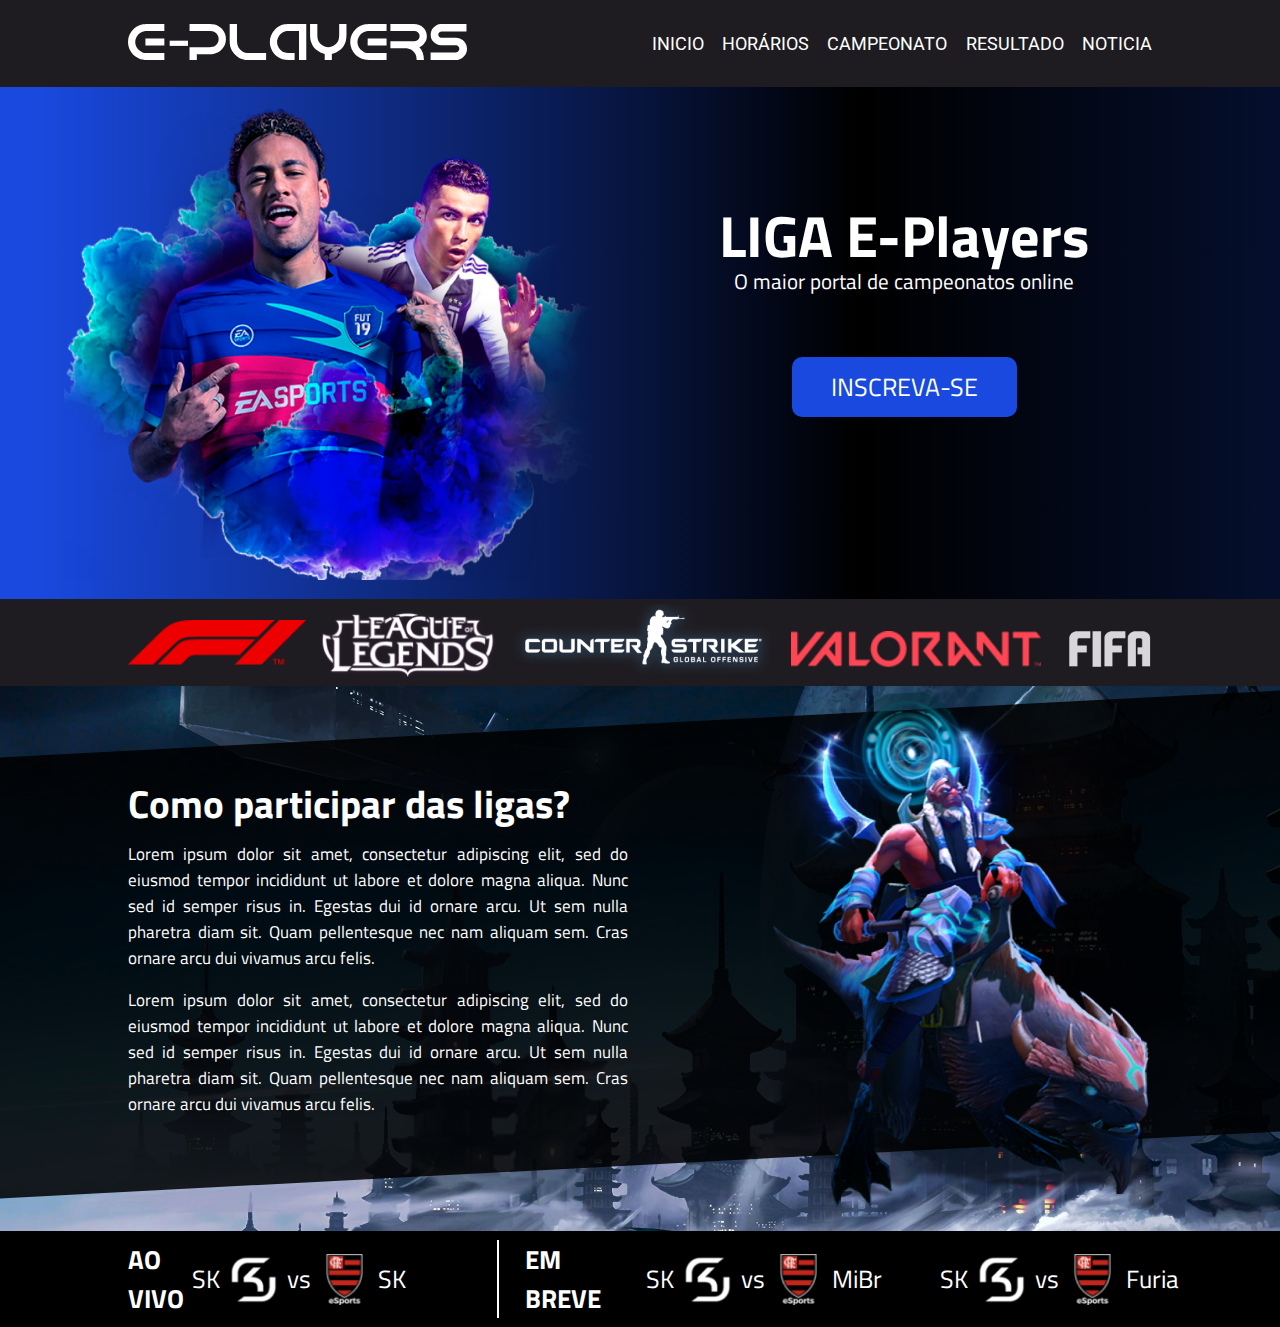
==== index.html @ dd1429c4 "Realização da parte proximos jogos" ====
<!DOCTYPE html>
<html lang="en">
    <head>
        <meta charset="UTF-8">
        <meta http-equiv="X-UA-Compatible" content="IE=edge">
        <meta name="viewport" content="width=device-width, initial-scale=1.0">
        <link rel="stylesheet" href="_css/style.css">
        <title>E-Players</title>
    </head>

    <body>
        <header class="header_principal">
            <div class="container">
                
                <a href="#"> <img class="logo" src="_assets/logo.svg" alt="Logo EPlayers"> </a>

                <nav class="menu_header">
                    <ul>
                        <li> <a href="#">inicio</a> </li>
                        <li> <a href="#">horários</a> </li>
                        <li> <a href="#">campeonato</a> </li>
                        <li> <a href="#">resultado</a> </li>
                        <li> <a href="#">noticia</a> </li>
                    </ul>
                </nav>
            </div>  
        </header>

        <main>
            <section class="banner_principal">
                <div class="container_banner">
                    <img class="imagem_banner" src="_assets/imagem_banner.png" alt="Banner FIFA">
                    
                    <div class="textos_banner_principal">
                        <h1>LIGA E-Players</h1>
                        <span>O maior portal de campeonatos online</span>
                        <a href="#">inscreva-se</a>
                    </div>
                </div>
            </section>

            <section class="jogos">
                <div class="container logos">
                    <img class="f1rs" src="_assets/formula-1-logo.png" alt="Logo Formula 01">
                    <img class="lol" src="_assets/logo-lol.png" alt="Logo LOL">
                    <img class="cs" src="_assets/Counter-Strike-Logo.png" alt="Logo Cs">
                    <img class="vava" src="_assets/valorant-logo.png" alt="Logo Valorant">
                    <img class="fifa" src="_assets/FIFA_logo.png" alt="Logo fifa">
                </div>
            </section>

            <section class="banner2">
        
                <div class="retangulo">
                    <div class="container_banner2">
                        <div class="textos_banner2">
                            
                            <h1>Como participar das ligas?</h1>
                            <p>Lorem ipsum dolor sit amet, consectetur adipiscing elit, sed do eiusmod tempor incididunt ut labore et dolore magna aliqua. Nunc sed id semper risus in. Egestas dui id ornare arcu. Ut sem nulla pharetra diam sit. Quam pellentesque nec nam aliquam sem. Cras ornare arcu dui vivamus arcu felis. </p>
                            <p>Lorem ipsum dolor sit amet, consectetur adipiscing elit, sed do eiusmod tempor incididunt ut labore et dolore magna aliqua. Nunc sed id semper risus in. Egestas dui id ornare arcu. Ut sem nulla pharetra diam sit. Quam pellentesque nec nam aliquam sem. Cras ornare arcu dui vivamus arcu felis.</p>
                             
                        </div>
                        
                        <div class="imagem_banner2">
                            
                            <img class="personagem" src="_assets/img_banner2.png" alt="Personagem"> 
                        
                        </div>
                    </div>
                </div>
   
            </section>

            <section class="proximos_jogos">
                <div class="container_proximos_jogos">
                    <h2 class="aovivo">ao vivo</h2>
                    <p class="sk">SK</p>
                    <img class="logo_times_jogos" src="_assets/sk-logo.png" alt="Logo SK">
                    <p class="vs">vs</p>
                    <img class="logo_times_jogos" src="_assets/fla-logo.png" alt="Escudo do Flamengo">
                    <p class="sk">SK</p>

                    <h2 class="embreve">em breve</h2>
                    <p class="sk">SK</p>
                    <img class="logo_times_jogos" src="_assets/sk-logo.png" alt="Logo SK">
                    <p class="vs">vs</p>
                    <img class="logo_times_jogos" src="_assets/fla-logo.png" alt="Escudo do Flamengo">
                    <p class="sk">MiBr</p>

                    <p class="sk margin_proximos_jogos">SK</p>
                    <img class="logo_times_jogos" src="_assets/sk-logo.png" alt="Logo SK">
                    <p class="vs">vs</p>
                    <img class="logo_times_jogos" src="_assets/fla-logo.png" alt="Escudo do Flamengo">
                    <p class="sk">Furia</p>
                </div>
            </section>
        </main>
    </body>
</html>
---- _css/style.css ----
@import url('https://fonts.googleapis.com/css2?family=Titillium+Web:wght@300;400;700&display=swap');
@import url('https://fonts.googleapis.com/css2?family=Roboto:wght@300;400;500;700;900&display=swap');
*{
    margin: 0;
    padding: 0;
    box-sizing: border-box;
    text-decoration: none;
    list-style: none;

}



/* HEADER */

.header_principal{
    background-color: #1E1C21;
}

.container{
    width: 80%;
    margin: 0 auto;
    display: flex;
    align-items: center;
    height: 87px;
}

.logo{
    /* width: 339px; */
    padding: 20px 0;
}

.menu_header{
    display: flex;
    justify-content: flex-end;
    width: 80%;
    height: 100%;
}

.menu_header ul{
    display: flex;
    justify-content: space-between;
    width: 73%;
}

.menu_header ul li{
    display: flex;
    align-items: center;
}

.menu_header ul li a{
    text-transform: uppercase;
    font-family: 'Roboto', sans-serif;
    color: #fff;
    font-size: 18px;
    height: 100%;
    display: flex;
    align-items: center;;
}

.menu_header ul li a:hover{
    background-color: #D2D2D2;
    color: #1E1C21;
    padding: 0 8px;
    font-weight: 700;
}

/* FIM DO HEADER */



/* PRIMEIRO BANNER */

.banner_principal{
    background: linear-gradient(90deg, #1949DE 3.13%, #000000 67.19%, #050F2D 99.98%, #000000 99.99%, #000000 100%);
    height: 32em;
}

.container_banner{
    width: 90%;
    margin: 0 auto;   
    display: flex;
}

.imagem_banner{
    width: 33em;
    padding: 21px 0;
}

.textos_banner_principal{
    display: flex;
    flex-direction: column;
    width: 100%;
    align-items: center;
    height: auto;
    margin-top: 9%;
    
}

.textos_banner_principal h1{
    font-family: 'Titillium Web', sans-serif;
    font-weight: 700;
    color: #fff;
    font-size: 58px;
    /* width: 80%; */
    height: 74px;
}

.textos_banner_principal span{
    font-size: 21px;
    font-family: 'Titillium Web', sans-serif;
    color: #fff;

}

.textos_banner_principal a{ 
    font-family: 'Titillium Web', sans-serif;
    color: #fff;
    background-color: #1949DE;
    text-transform: uppercase;
    font-size: 25px;
    width: auto;
    padding: 11px 39px;
    border-radius: 10px;
    margin-top: 60px;
}

/* FIM DO PRIMEIRO BANNER */



/* SESSÃO COM LOGOS */

.jogos{
    background-color: #1E1C21;
}

.logos{
    padding: 18px 0;
    display: flex;
    justify-content: space-between;
    align-items: center;
}

.f1rs{
    height: 45px;
}

.lol{
    height: 69px;
}

.vava{
    height: 37px;
    margin-top: 14px;
}

.fifa{
    height: 38px;
    margin-left: 17px;
    margin-top: 12px;
}

/* FIM DA SESSÃO COM JOGOS */



/* SEGUNDO BANNER */

.banner2{
    background-image: url("../_assets/fundo_banner2.png");
    display: flex;
    width: 100%;
    height: 545px;
}

.retangulo{
    display: flex;
    transform: skewY(-3deg);
    background: rgba(0, 0, 0, 0.86);
    width: 100%;
    height: 81%;
    margin-top: 3%;
}

.container_banner2{
    display: flex;
    width: 80%;
    height: 100%;
    margin: 0 auto;
}

.textos_banner2{
    display: flex;
    flex-direction: column;
    transform: skewY(3deg);
    margin-top: 2.25em;
}

.textos_banner2 h1{
    color: #fff;
    font-family: 'Titillium Web', sans-serif;
    font-weight: bold;
    font-size: 39px;
}

.textos_banner2 p{
    color: #fff;
    font-family: 'Titillium Web', sans-serif;
    font-size: 17px;
    width: 500px;
    text-align: justify;
    margin: 8px 0;
}

.alinhando{
    width: 80%;
    margin: 0 auto;
}

.imagem_banner2{
    display: flex;
    justify-content: flex-end;
    width: 80%;
}

.personagem{
    width: 75%;
    height: 116%;
    margin-top: -17px;
}

/* FIM DO SEGUNDO BANNER */

.proximos_jogos{
    background-color: #000000;
    width: 100%;
    height: 6em;
}

.container_proximos_jogos{
    width: 80%;
    margin: 0 auto;
    padding: 10px 0;
    height: 100%;
    display: flex;
    align-items: center;
}

.aovivo{
    color: #fff;
    font-family: 'Titillium Web', sans-serif;
    text-transform: uppercase;
    font-size: 26px;
    width: 3em;
}

.container_proximos_jogos p{
    color: #fff;
    font-family: 'Titillium Web', sans-serif;
    font-size: 25px;
}


.logo_times_jogos{
    width: 51px;
    height: 51px;
}

.sk{
    margin: 0 8px;
    font-family: 'Titillium Web', sans-serif;
}

.vs{
    margin: 0px 8px;
}

.embreve{
    font-family: 'Titillium Web', sans-serif;
    text-transform: uppercase;
    font-size: 26px;
    color:#fff;
    border-left: #fff solid 2px;
    width: 3.1em;
    margin-left: 3.2em;
    margin-right: 2.3em;
    padding-left: 1em;
} 

.margin_proximos_jogos{
    margin-left: 2em;
}
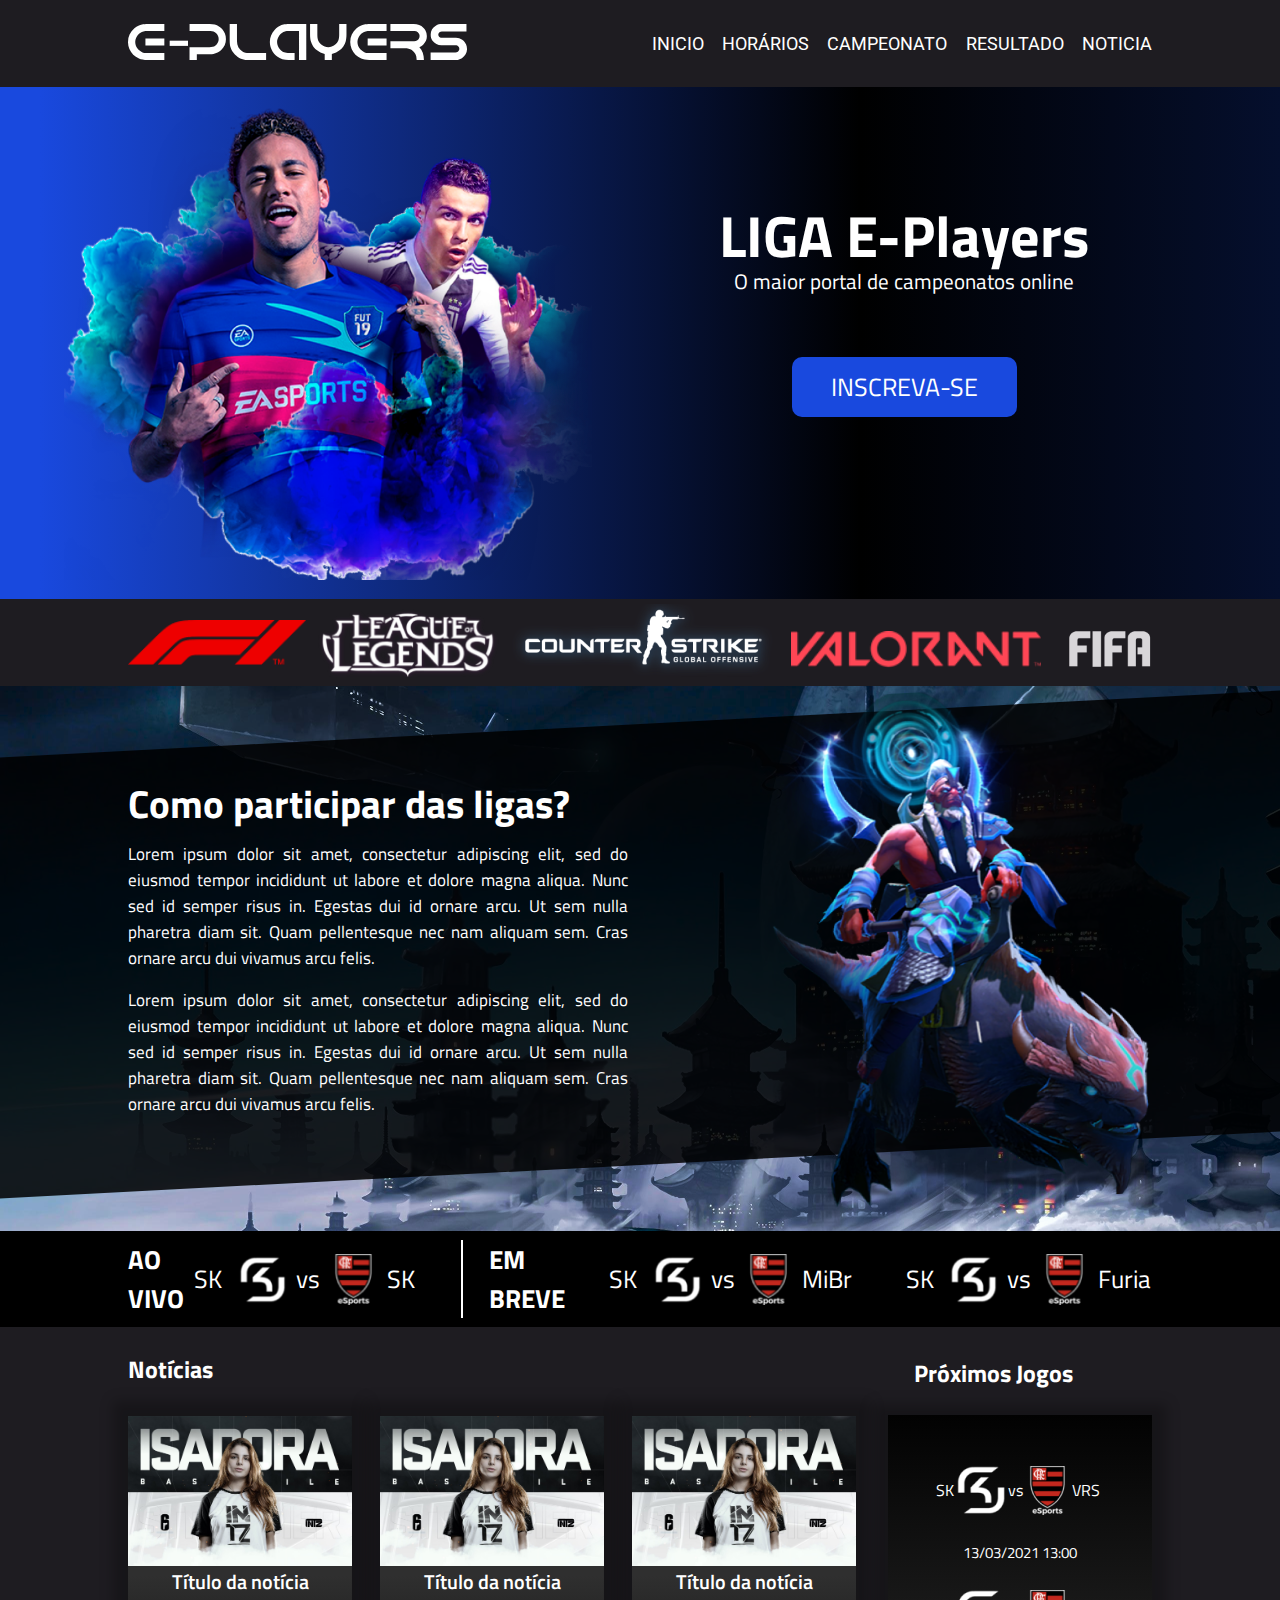
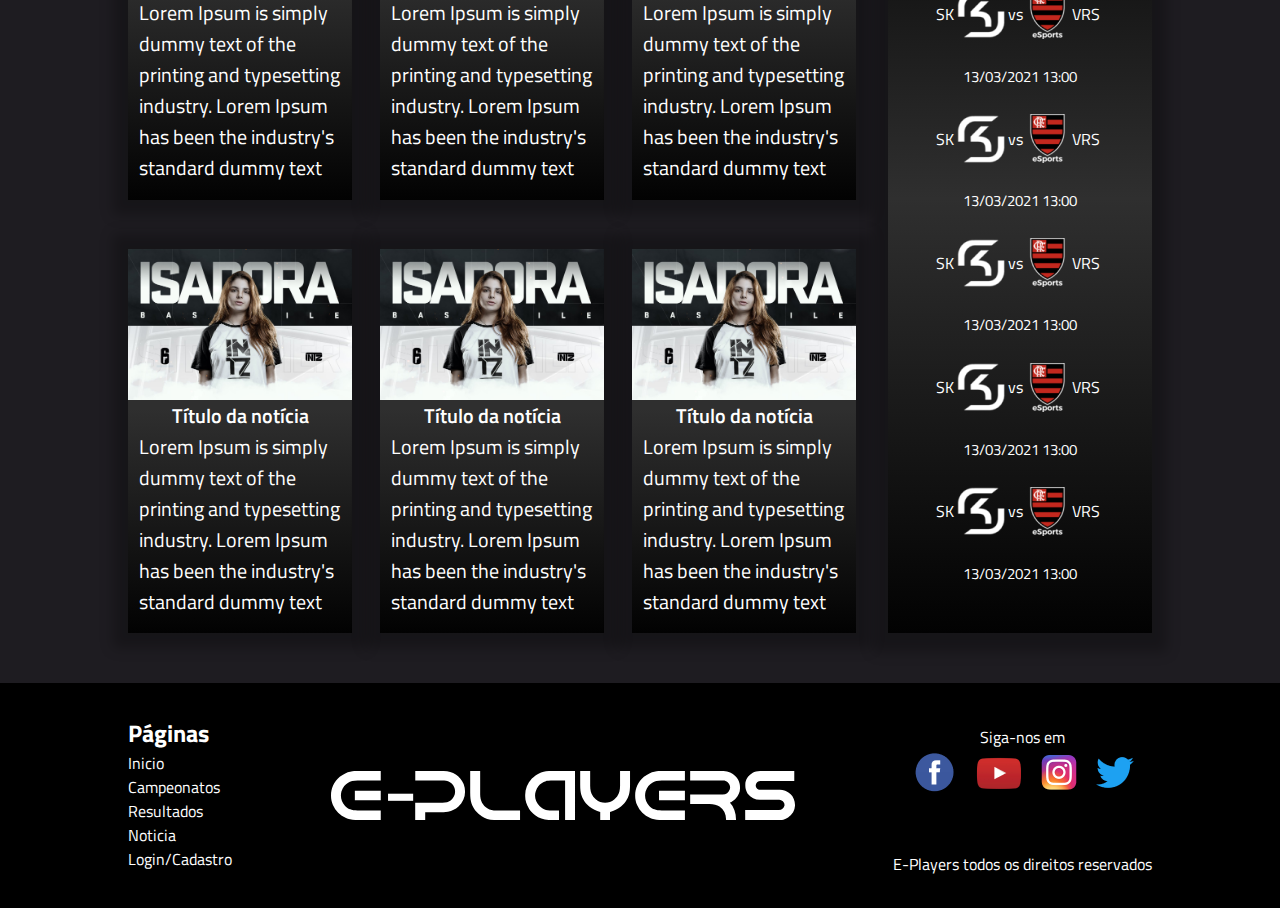
==== commit 552ea473: "Produção do HTML e CSS" ====
--- a/index.html
+++ b/index.html
@@ -94,6 +94,142 @@
                     <p class="sk">Furia</p>
                 </div>
             </section>
+
+            <section class="noticias">
+                <h2>Notícias</h2>
+                <div class="container_sidebar_noticia">
+                    <div class="container_noticia">
+                        <div class="fundo_noticia">
+                            <img src="_assets/player.jpg" alt="Foto da modelo">
+                            <h3>Título da notícia</h3>
+                            <p>Lorem Ipsum is simply dummy text of the printing and typesetting industry. Lorem Ipsum has been the industry's standard dummy text </p>
+                        </div>
+                        <div class="fundo_noticia">
+                            <img src="_assets/player.jpg" alt="Foto da modelo">
+                            <h3>Título da notícia</h3>
+                            <p>Lorem Ipsum is simply dummy text of the printing and typesetting industry. Lorem Ipsum has been the industry's standard dummy text </p>
+                        </div>
+                        <div class="fundo_noticia">
+                            <img src="_assets/player.jpg" alt="Foto da modelo">
+                            <h3>Título da notícia</h3>
+                            <p>Lorem Ipsum is simply dummy text of the printing and typesetting industry. Lorem Ipsum has been the industry's standard dummy text </p>
+                        </div>
+                        <div class="fundo_noticia">
+                            <img src="_assets/player.jpg" alt="Foto da modelo">
+                            <h3>Título da notícia</h3>
+                            <p>Lorem Ipsum is simply dummy text of the printing and typesetting industry. Lorem Ipsum has been the industry's standard dummy text </p>
+                        </div>
+                        <div class="fundo_noticia">
+                            <img src="_assets/player.jpg" alt="Foto da modelo">
+                            <h3>Título da notícia</h3>
+                            <p>Lorem Ipsum is simply dummy text of the printing and typesetting industry. Lorem Ipsum has been the industry's standard dummy text </p>
+                        </div>
+                        <div class="fundo_noticia">
+                            <img src="_assets/player.jpg" alt="Foto da modelo">
+                            <h3>Título da notícia</h3>
+                            <p>Lorem Ipsum is simply dummy text of the printing and typesetting industry. Lorem Ipsum has been the industry's standard dummy text </p>
+                        </div>
+                    </div>
+                
+
+                    <aside class="sidebar_proximos_jogos">
+                        <div class="container_proximos">
+                            <h2>Próximos Jogos</h2>
+                            <div class="sidebar_fundo">
+                                <div class="sidebar_alinhando">
+            
+                                    <div class="jogos_sidebar">
+                                        <p>SK</p>
+                                        <img class="logo_sk" src="_assets/sk-logo.png" alt="Logo da SK">
+                                        <p>vs</p>
+                                        <img src="_assets/fla-logo.png" alt="logo da vorax">
+                                        <p>VRS</p>
+                                    </div>
+                                    <p class="sidebar_time">13/03/2021 13:00</p>
+                                        
+                                    <div class="jogos_sidebar">
+                                        <p>SK</p>
+                                        <img class="logo_sk" src="_assets/sk-logo.png" alt="logo red canids">
+                                        <p>vs</p>
+                                        <img src="_assets/fla-logo.png" alt="logo da vorax">
+                                        <p>VRS</p>
+                                    </div>
+                                    <p class="sidebar_time">13/03/2021 13:00</p>
+                
+                                    <div class="jogos_sidebar">
+                                        <p>SK</p>
+                                        <img class="logo_sk" src="_assets/sk-logo.png" alt="logo red canids">
+                                        <p>vs</p>
+                                        <img src="_assets/fla-logo.png" alt="logo da vorax">
+                                        <p>VRS</p>
+                                    </div>
+                                    <p class="sidebar_time">13/03/2021 13:00</p>
+                
+                                    <div class="jogos_sidebar">
+                                        <p>SK</p>
+                                        <img class="logo_sk" src="_assets/sk-logo.png" alt="logo red canids">
+                                        <p>vs</p>
+                                        <img src="_assets/fla-logo.png" alt="logo da vorax">
+                                        <p>VRS</p>
+                                    </div>
+                                    <p class="sidebar_time">13/03/2021 13:00</p>
+                
+                                    <div class="jogos_sidebar">
+                                        <p>SK</p>
+                                        <img class="logo_sk" src="_assets/sk-logo.png" alt="logo red canids">
+                                        <p>vs</p>
+                                        <img src="_assets/fla-logo.png" alt="logo da vorax">
+                                        <p>VRS</p>
+                                    </div>
+                                    <p class="sidebar_time">13/03/2021 13:00</p>
+                
+                                    <div class="jogos_sidebar">
+                                        <p>SK</p>
+                                        <img class="logo_sk" src="_assets/sk-logo.png" alt="logo red canids">
+                                        <p>vs</p>
+                                        <img src="_assets/fla-logo.png" alt="logo da vorax">
+                                        <p>VRS</p>
+                                    </div>
+                                    <p class="sidebar_time">13/03/2021 13:00</p>
+                                </div>
+            
+                            </div>
+                        </div>
+
+                    </aside>
+                </div>
+
+            </section>
+
+            
         </main>
+
+        <footer>
+        <div class="flex_footer">
+            <div class="style_list">
+                <h2>Páginas</h2>
+                <ul>
+                    <li> <a href="#">Inicio</a> </li>
+                    <li> <a href="#">Campeonatos</a> </li>
+                    <li> <a href="#">Resultados</a> </li>
+                    <li> <a href="#">Noticia</a> </li>
+                    <li> <a href="#">Login/Cadastro</a> </li>
+                </ul>
+            </div>
+
+            <img class="logo_footer" src="_assets/logo.svg" alt="E-Players Logo">
+
+            <div class="redes_sociais_creditos_footer">
+                <p>Siga-nos em</p>
+                <div class="logos_redes">
+                    <a href="#"> <img src="_assets/facebook_logo.png" alt="Logo do Facebook"> </a>
+                    <a href="#"> <img src="_assets/youtube_logo.png" alt="Logo do Youtube"> </a>
+                    <a href="#"> <img src="_assets/instagram_logo.png" alt="Logo do instagram"> </a>
+                    <a href="#"> <img src="_assets/twitter_logo.png" alt="Logo do Twitter"> </a>
+                </div>
+                <span>E-Players todos os direitos reservados</span>
+            </div>
+        </div>
+        </footer>
     </body>
 </html>--- a/_css/style.css
+++ b/_css/style.css
@@ -1,4 +1,4 @@
-@import url('https://fonts.googleapis.com/css2?family=Titillium+Web:wght@300;400;700&display=swap');
+@import url('https://fonts.googleapis.com/css2?family=Titillium+Web:wght@300;400;600;700&display=swap');
 @import url('https://fonts.googleapis.com/css2?family=Roboto:wght@300;400;500;700;900&display=swap');
 *{
     margin: 0;
@@ -270,6 +270,7 @@
 .sk{
     margin: 0 8px;
     font-family: 'Titillium Web', sans-serif;
+    width: 46px;
 }
 
 .vs{
@@ -283,7 +284,7 @@
     color:#fff;
     border-left: #fff solid 2px;
     width: 3.1em;
-    margin-left: 3.2em;
+    margin-left: 1.2em;
     margin-right: 2.3em;
     padding-left: 1em;
 } 
@@ -291,3 +292,178 @@
 .margin_proximos_jogos{
     margin-left: 2em;
 }
+
+
+
+/* INICIO NOVAS NOTICIAS */
+
+.noticias{
+    background-color: #1E1C21;
+    
+}
+
+.noticias h2{
+    color: #fff;
+    padding-top: 1em;
+    width: 80%;
+    margin: 0 auto;
+    font-family: 'Titillium Web', sans-serif;
+}
+
+.container_sidebar_noticia{
+    display: flex;
+    width: 80%;
+    margin: 0 auto;
+    justify-content: space-between;
+    height: 56em;
+}
+
+.container_noticia{
+    width: 80%;
+    display: flex;
+    flex-wrap: wrap;
+    justify-content: space-between;
+    margin-top: 1.8em;
+    }
+
+
+.fundo_noticia{
+    display: flex;
+    flex-direction: column;
+    width: 14em;
+    height: 24em;
+    background: linear-gradient(180deg, #2F2F2F 41.67%, #020202 100%);
+    box-shadow: 0px 0px 12px 15px rgba(0, 0, 0, 0.25);
+}
+
+.fundo_noticia h3{
+    font-family: 'Titillium Web', sans-serif;
+    font-weight: 600;
+    font-size: 20px;
+    color: #fff;
+    text-align: center;
+}
+
+.fundo_noticia p{
+    font-family: 'Titillium Web', sans-serif;
+    font-size: 20px;
+    color: #fff;
+    padding: 0 11px;
+    
+}
+
+.sidebar_proximos_jogos{
+    background-color: #1E1C21;
+    width: 29%;
+    margin-left: 2em;
+}
+
+.container_proximos{
+    
+    
+}
+
+.container_proximos h2{
+    margin-bottom: 1em;
+    margin-top: -2.33em;
+    color: #fff;
+    font-family: 'Titillium Web', sans-serif;
+}
+
+.sidebar_fundo{
+    background: linear-gradient(180deg, #020202 0%, #2F2F2F 46.88%, #020202 100%);
+    box-shadow: 0px 4px 12px 15px rgba(0, 0, 0, 0.25);
+   
+}
+
+.sidebar_alinhando{
+    height: 51.12em;
+    justify-content: space-between;
+    display: flex;
+    flex-direction: column;
+    padding: 3em;
+    height: 51.12em;
+}
+
+.jogos_sidebar{
+    display: flex;
+    align-items: center;
+}
+
+.jogos_sidebar p{
+    color: #fff;
+    font-family: 'Titillium Web', sans-serif;
+}
+
+.sidebar_time{
+    color: #fff;
+    font-family: 'Titillium Web', sans-serif;
+    text-align: center;
+    font-size: 15px;
+}
+
+/* FIM NOVAS NOTICIAS */
+
+
+
+/* INICIO DO FOOTER */
+
+footer{
+    background-color: #000;
+}
+
+.flex_footer{
+    width: 80%;
+    margin: 0 auto;
+    display: flex;
+    justify-content: space-between;
+    padding: 2em 0;
+
+}
+
+.style_list{
+    
+}
+
+.style_list h2{
+    color: #fff; 
+    font-family: 'Titillium Web', sans-serif;
+    font-weight: bold;   
+}
+
+/* .style_list ul{
+    list-style: disc !important;
+} */
+
+.style_list ul li a{
+    color: #fff; 
+    font-family: 'Titillium Web', sans-serif;
+}
+
+.logo_footer{
+    width: 29em;
+}
+
+.redes_sociais_creditos_footer{
+    display: flex;
+    flex-direction: column;
+}
+
+.redes_sociais_creditos_footer p{
+    color: #fff; 
+    font-family: 'Titillium Web', sans-serif;
+    text-align: center;
+    margin-top: 0.6em;
+}
+
+.redes_sociais_creditos_footer span{
+    color: #fff; 
+    font-family: 'Titillium Web', sans-serif;
+    margin-top: 3.3em;
+}
+
+.logos_redes{
+    display: flex;
+    align-items: center;
+    justify-content: space-evenly;
+}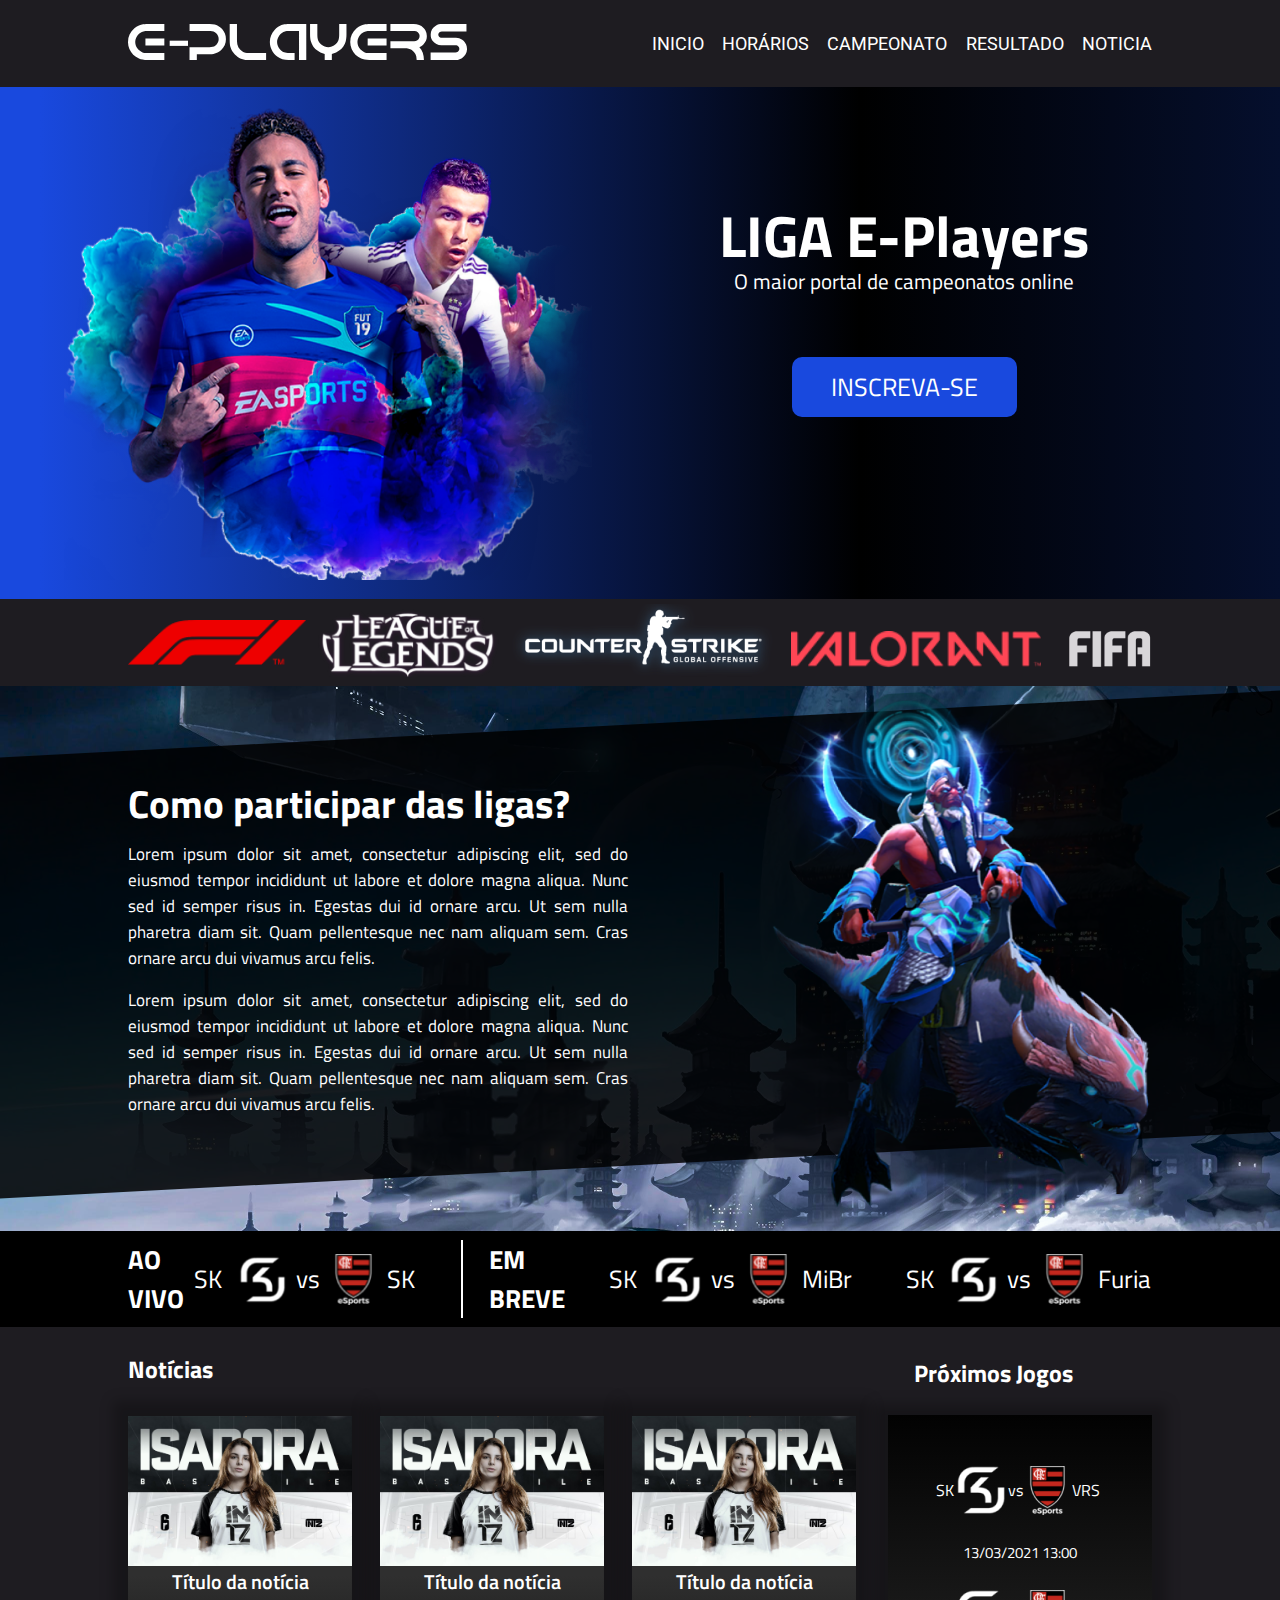
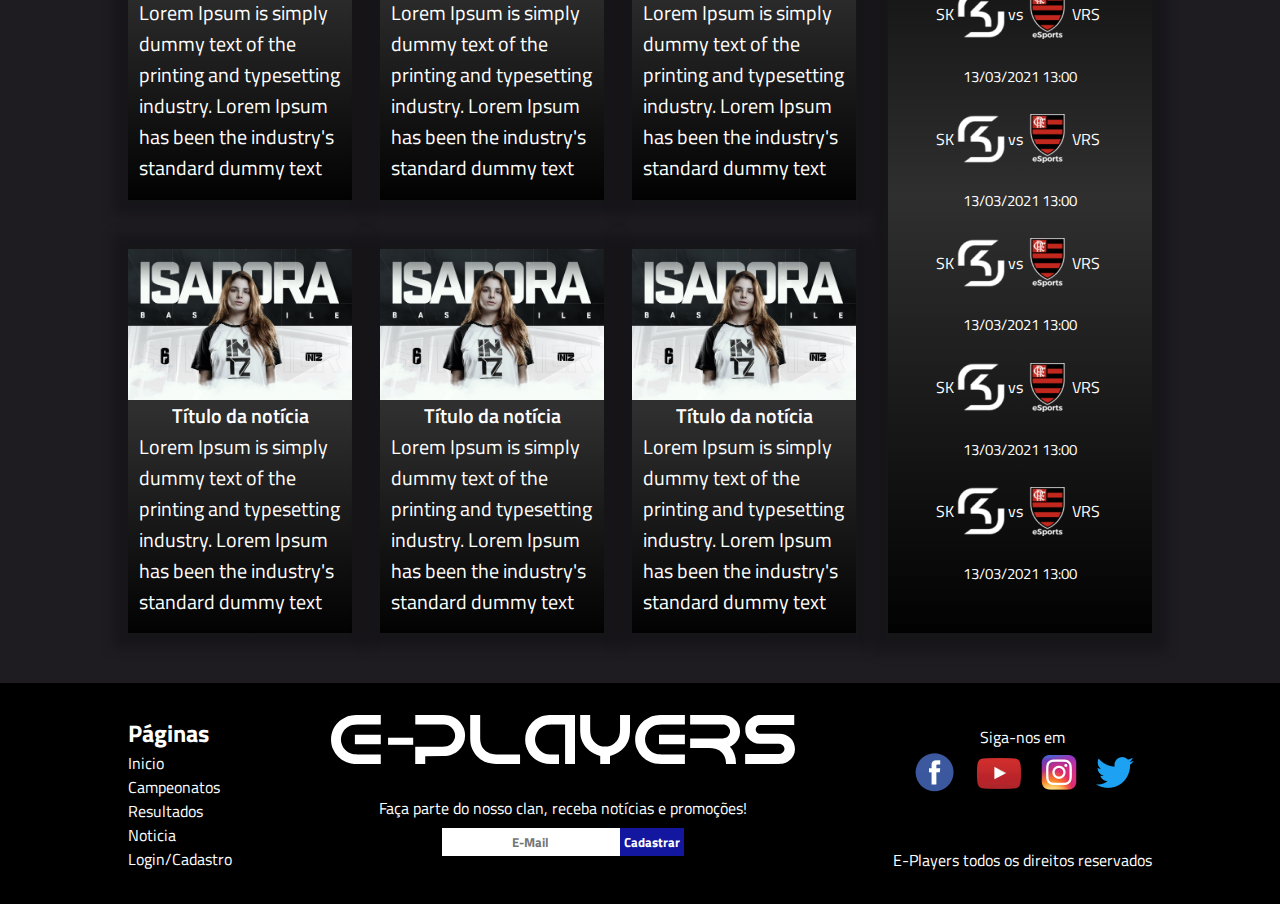
==== commit 2796e8d2: "Form para email" ====
--- a/index.html
+++ b/index.html
@@ -217,7 +217,14 @@
                 </ul>
             </div>
 
-            <img class="logo_footer" src="_assets/logo.svg" alt="E-Players Logo">
+            <div class="mid_footer">
+                <img class="logo_footer" src="_assets/logo.svg" alt="E-Players Logo">
+                <p>Faça parte do nosso clan, receba notícias e promoções!</p>
+                <form action="#">
+                    <input class="input_email" type="email" placeholder="E-Mail">
+                    <input class="input_submit" type="submit" value="Cadastrar">
+                </form>
+            </div>
 
             <div class="redes_sociais_creditos_footer">
                 <p>Siga-nos em</p>
--- a/_css/style.css
+++ b/_css/style.css
@@ -440,10 +440,46 @@
     font-family: 'Titillium Web', sans-serif;
 }
 
+.mid_footer{
+    display: flex;
+    flex-direction: column;
+}
+
 .logo_footer{
     width: 29em;
 }
 
+.mid_footer p{
+    color: #fff; 
+    font-family: 'Titillium Web', sans-serif;
+    text-align: center;
+    margin-top: 2em;
+    margin-bottom: 0.5em;
+}
+
+.mid_footer form{
+    display: flex;
+    margin: 0 auto;
+}
+
+.input_email{
+    background-color: #fff;
+    font-family: 'Titillium Web', sans-serif;
+    font-weight: bold;
+    padding: 0 14px;
+    text-align: center;
+    border: 0;
+}
+
+.input_submit{
+    font-family: 'Titillium Web', sans-serif;
+    font-weight: bold;
+    border: 0;
+    padding: 4px;
+    background-color: #13169f;
+    color: #fff;
+}
+
 .redes_sociais_creditos_footer{
     display: flex;
     flex-direction: column;
@@ -459,7 +495,7 @@
 .redes_sociais_creditos_footer span{
     color: #fff; 
     font-family: 'Titillium Web', sans-serif;
-    margin-top: 3.3em;
+    margin-top: 3em;
 }
 
 .logos_redes{
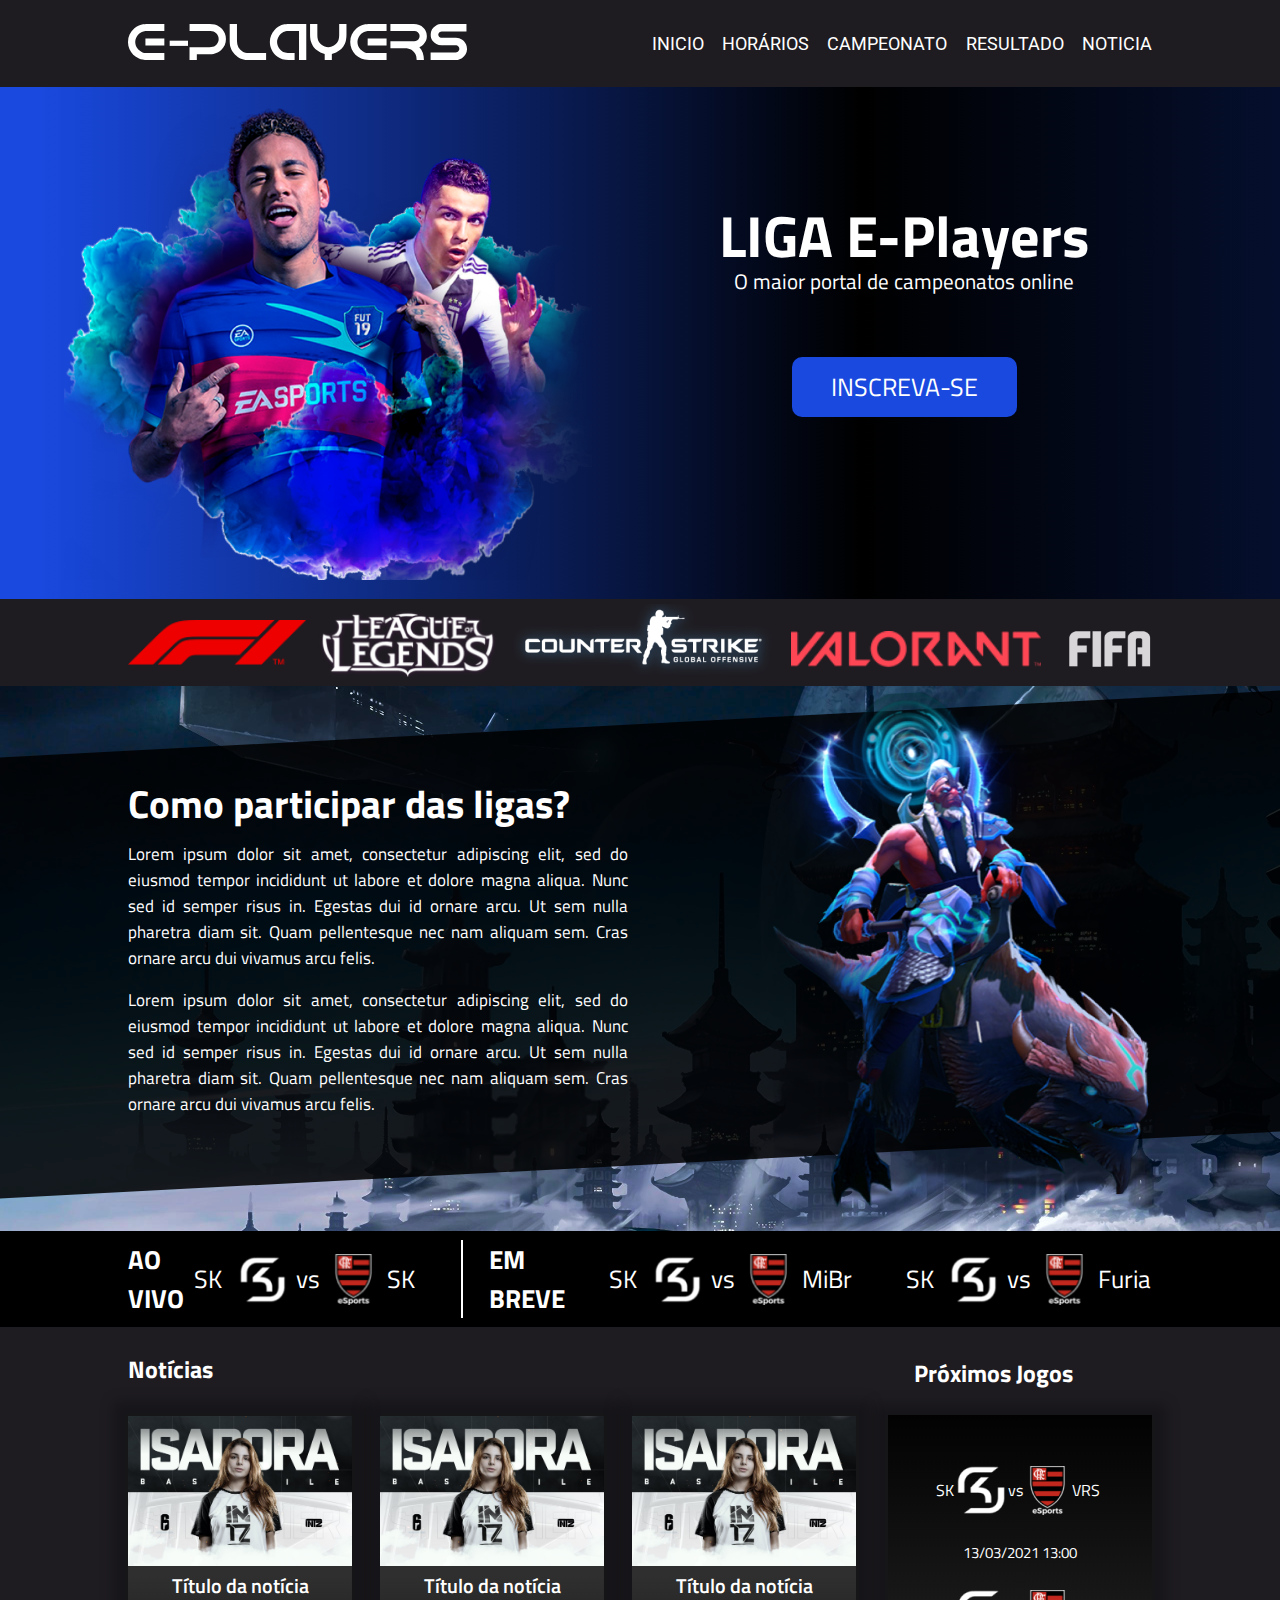
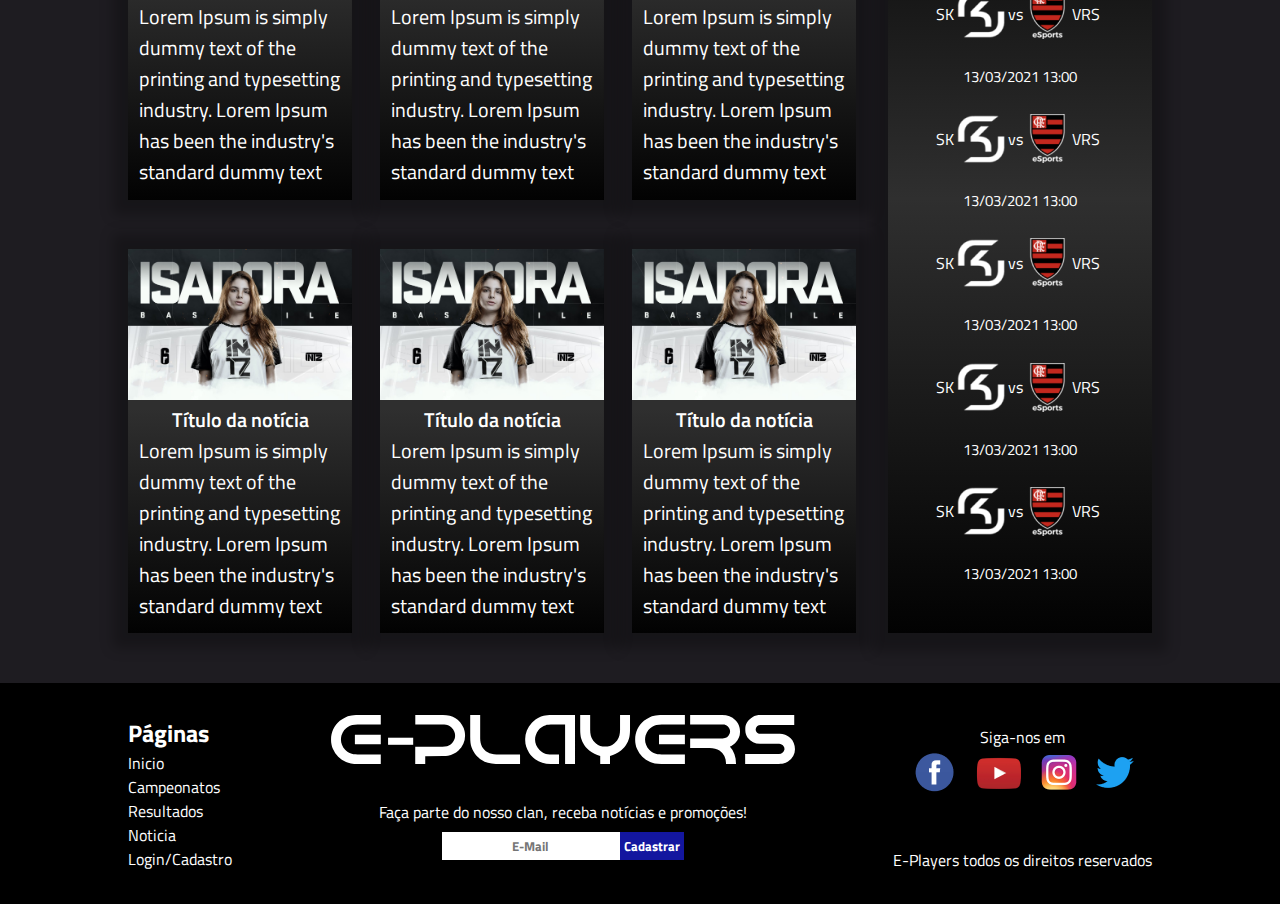
==== commit caf8aa04: "Hovers Adicionados" ====
--- a/index.html
+++ b/index.html
@@ -100,34 +100,46 @@
                 <div class="container_sidebar_noticia">
                     <div class="container_noticia">
                         <div class="fundo_noticia">
-                            <img src="_assets/player.jpg" alt="Foto da modelo">
-                            <h3>Título da notícia</h3>
-                            <p>Lorem Ipsum is simply dummy text of the printing and typesetting industry. Lorem Ipsum has been the industry's standard dummy text </p>
-                        </div>
-                        <div class="fundo_noticia">
-                            <img src="_assets/player.jpg" alt="Foto da modelo">
-                            <h3>Título da notícia</h3>
-                            <p>Lorem Ipsum is simply dummy text of the printing and typesetting industry. Lorem Ipsum has been the industry's standard dummy text </p>
-                        </div>
-                        <div class="fundo_noticia">
-                            <img src="_assets/player.jpg" alt="Foto da modelo">
-                            <h3>Título da notícia</h3>
-                            <p>Lorem Ipsum is simply dummy text of the printing and typesetting industry. Lorem Ipsum has been the industry's standard dummy text </p>
-                        </div>
-                        <div class="fundo_noticia">
-                            <img src="_assets/player.jpg" alt="Foto da modelo">
-                            <h3>Título da notícia</h3>
-                            <p>Lorem Ipsum is simply dummy text of the printing and typesetting industry. Lorem Ipsum has been the industry's standard dummy text </p>
-                        </div>
-                        <div class="fundo_noticia">
-                            <img src="_assets/player.jpg" alt="Foto da modelo">
-                            <h3>Título da notícia</h3>
-                            <p>Lorem Ipsum is simply dummy text of the printing and typesetting industry. Lorem Ipsum has been the industry's standard dummy text </p>
-                        </div>
-                        <div class="fundo_noticia">
-                            <img src="_assets/player.jpg" alt="Foto da modelo">
-                            <h3>Título da notícia</h3>
-                            <p>Lorem Ipsum is simply dummy text of the printing and typesetting industry. Lorem Ipsum has been the industry's standard dummy text </p>
+                            <a href="#">
+                                <img src="_assets/player.jpg" alt="Foto da modelo">
+                                <h3>Título da notícia</h3>
+                                <p>Lorem Ipsum is simply dummy text of the printing and typesetting industry. Lorem Ipsum has been the industry's standard dummy text </p>
+                            </a>
+                        </div>
+                        <div class="fundo_noticia">
+                            <a href="#">
+                                <img src="_assets/player.jpg" alt="Foto da modelo">
+                                <h3>Título da notícia</h3>
+                                <p>Lorem Ipsum is simply dummy text of the printing and typesetting industry. Lorem Ipsum has been the industry's standard dummy text </p>
+                            </a>
+                        </div>
+                        <div class="fundo_noticia">
+                            <a href="#">
+                                <img src="_assets/player.jpg" alt="Foto da modelo">
+                                <h3>Título da notícia</h3>
+                                <p>Lorem Ipsum is simply dummy text of the printing and typesetting industry. Lorem Ipsum has been the industry's standard dummy text </p>
+                            </a>
+                        </div>
+                        <div class="fundo_noticia">
+                            <a href="#">
+                                <img src="_assets/player.jpg" alt="Foto da modelo">
+                                <h3>Título da notícia</h3>
+                                <p>Lorem Ipsum is simply dummy text of the printing and typesetting industry. Lorem Ipsum has been the industry's standard dummy text </p>
+                            </a>
+                            </div>
+                        <div class="fundo_noticia">
+                            <a href="#">
+                                <img src="_assets/player.jpg" alt="Foto da modelo">
+                                <h3>Título da notícia</h3>
+                                <p>Lorem Ipsum is simply dummy text of the printing and typesetting industry. Lorem Ipsum has been the industry's standard dummy text </p>
+                            </a>
+                            </div>
+                        <div class="fundo_noticia">
+                            <a href="#">
+                                <img src="_assets/player.jpg" alt="Foto da modelo">
+                                <h3>Título da notícia</h3>
+                                <p>Lorem Ipsum is simply dummy text of the printing and typesetting industry. Lorem Ipsum has been the industry's standard dummy text </p>
+                            </a>
                         </div>
                     </div>
                 
@@ -218,7 +230,7 @@
             </div>
 
             <div class="mid_footer">
-                <img class="logo_footer" src="_assets/logo.svg" alt="E-Players Logo">
+                <a href="#"> <img class="logo_footer" src="_assets/logo.svg" alt="E-Players Logo"> </a>
                 <p>Faça parte do nosso clan, receba notícias e promoções!</p>
                 <form action="#">
                     <input class="input_email" type="email" placeholder="E-Mail">
--- a/_css/style.css
+++ b/_css/style.css
@@ -26,8 +26,12 @@
 }
 
 .logo{
-    /* width: 339px; */
+    width: 339px;
     padding: 20px 0;
+}
+
+.logo:hover {
+    width: 345px;
 }
 
 .menu_header{
@@ -123,6 +127,11 @@
     padding: 11px 39px;
     border-radius: 10px;
     margin-top: 60px;
+}
+
+.textos_banner_principal a:hover{
+    background-color: #505B7D;
+    font-weight: bold;
 }
 
 /* FIM DO PRIMEIRO BANNER */
@@ -336,7 +345,11 @@
     box-shadow: 0px 0px 12px 15px rgba(0, 0, 0, 0.25);
 }
 
-.fundo_noticia h3{
+.fundo_noticia img{
+    width: 100%;
+}
+
+.fundo_noticia a h3{
     font-family: 'Titillium Web', sans-serif;
     font-weight: 600;
     font-size: 20px;
@@ -344,7 +357,7 @@
     text-align: center;
 }
 
-.fundo_noticia p{
+.fundo_noticia a p{
     font-family: 'Titillium Web', sans-serif;
     font-size: 20px;
     color: #fff;
@@ -440,6 +453,10 @@
     font-family: 'Titillium Web', sans-serif;
 }
 
+.style_list ul li a:hover {
+    color: #1A3D61;
+}
+
 .mid_footer{
     display: flex;
     flex-direction: column;
@@ -447,6 +464,10 @@
 
 .logo_footer{
     width: 29em;
+}
+
+.logo_footer:hover {
+    width: 30em;
 }
 
 .mid_footer p{
@@ -478,6 +499,7 @@
     padding: 4px;
     background-color: #13169f;
     color: #fff;
+    cursor: pointer;
 }
 
 .redes_sociais_creditos_footer{
@@ -502,4 +524,8 @@
     display: flex;
     align-items: center;
     justify-content: space-evenly;
+}
+
+.logos_redes img:hover {
+    width: 50px;
 }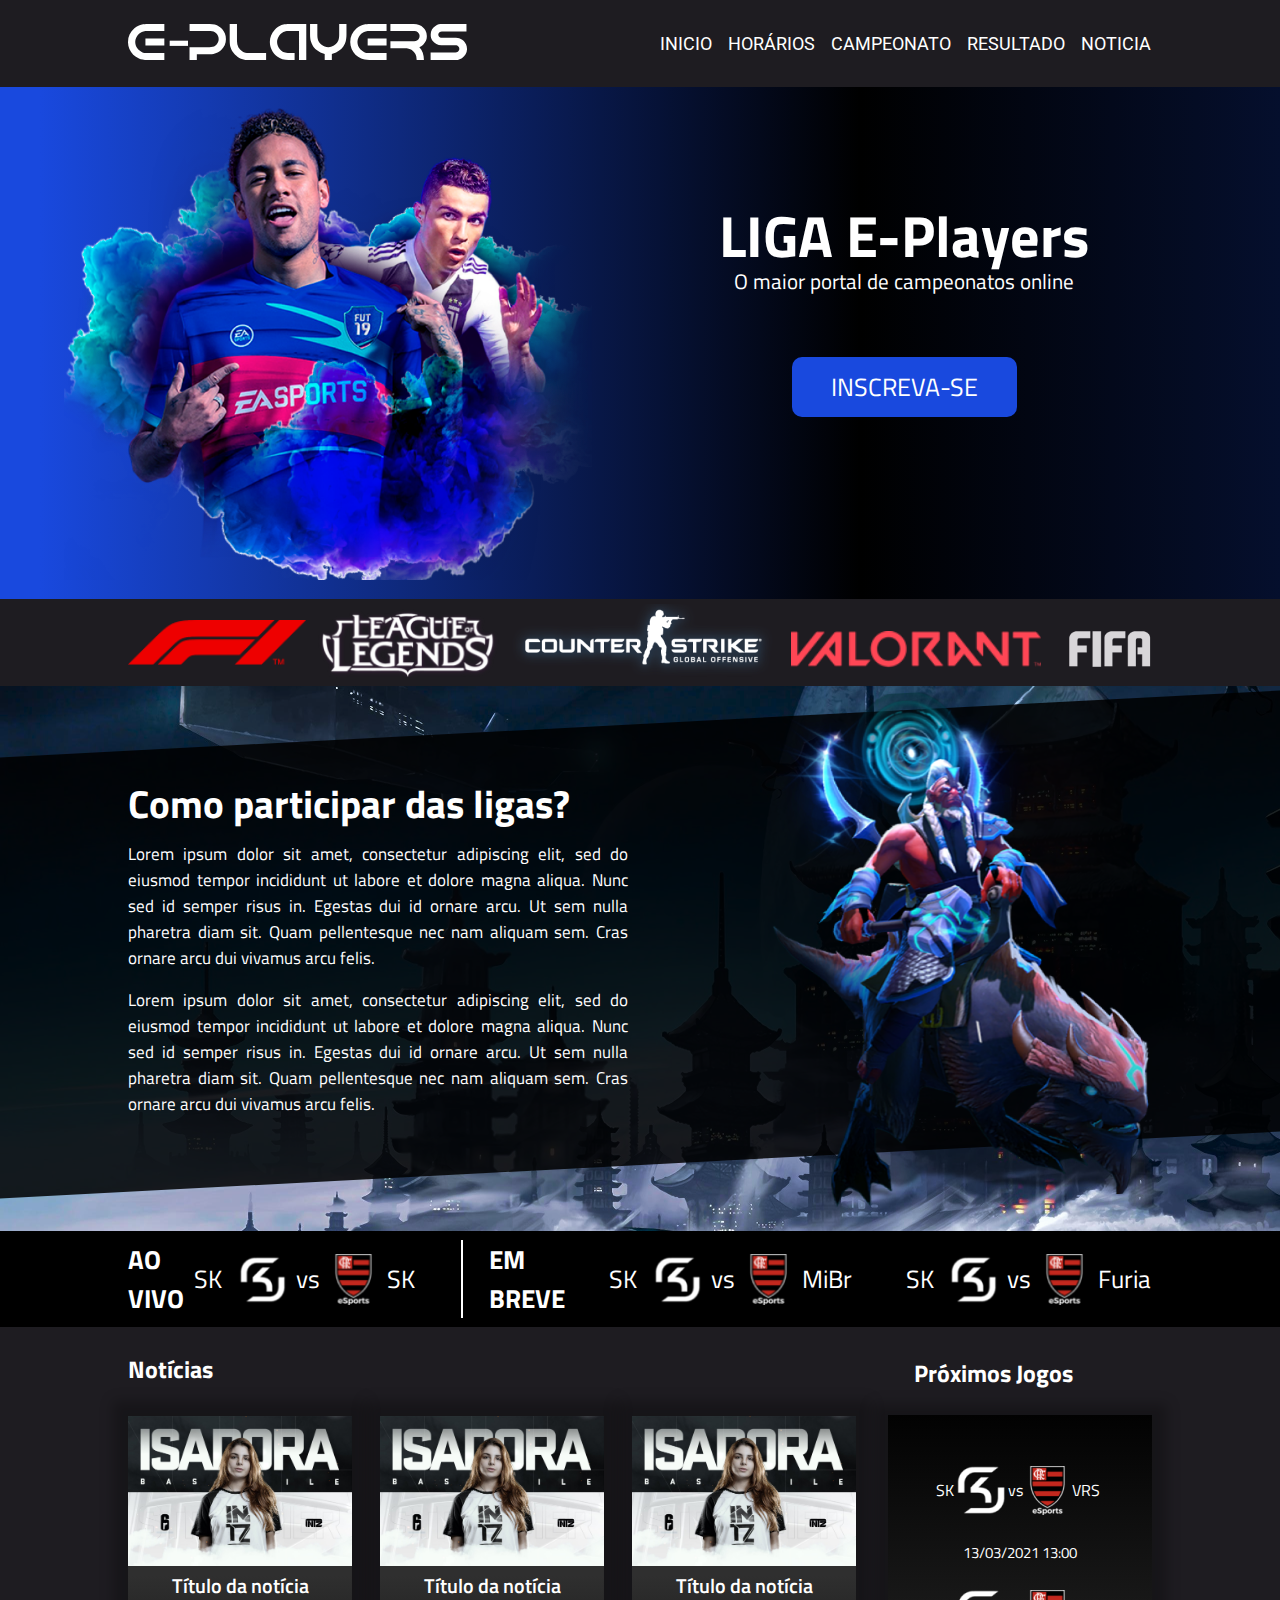
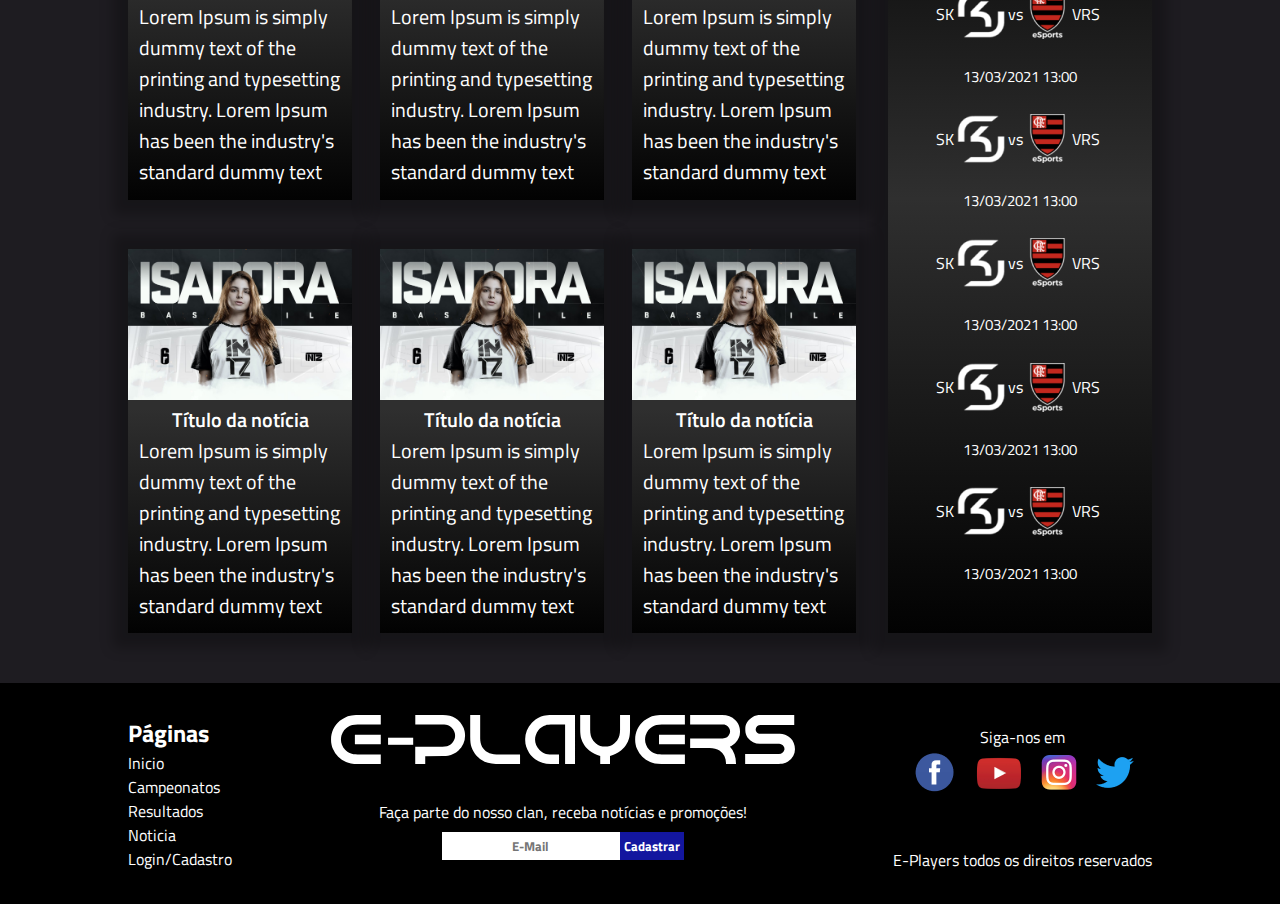
==== commit 3b16bbec: "Base do CSS e HTML das paginas de cadastro" ====
--- a/index.html
+++ b/index.html
@@ -1,5 +1,5 @@
 <!DOCTYPE html>
-<html lang="en">
+<html lang="pt-br">
     <head>
         <meta charset="UTF-8">
         <meta http-equiv="X-UA-Compatible" content="IE=edge">
@@ -131,7 +131,7 @@
                             <a href="#">
                                 <img src="_assets/player.jpg" alt="Foto da modelo">
                                 <h3>Título da notícia</h3>
-                                <p>Lorem Ipsum is simply dummy text of the printing and typesetting industry. Lorem Ipsum has been the industry's standard dummy text </p>
+                                <p>Lorem Ipsum is simply dummy text of the printing and typesetting industry. Lorem Ipsum has been the industry's standard dummy text </p> 
                             </a>
                             </div>
                         <div class="fundo_noticia">
@@ -217,38 +217,38 @@
         </main>
 
         <footer>
-        <div class="flex_footer">
-            <div class="style_list">
-                <h2>Páginas</h2>
-                <ul>
-                    <li> <a href="#">Inicio</a> </li>
-                    <li> <a href="#">Campeonatos</a> </li>
-                    <li> <a href="#">Resultados</a> </li>
-                    <li> <a href="#">Noticia</a> </li>
-                    <li> <a href="#">Login/Cadastro</a> </li>
-                </ul>
+            <div class="flex_footer">
+                <div class="style_list">
+                    <h2>Páginas</h2>
+                    <ul>
+                        <li> <a href="#">Inicio</a> </li>
+                        <li> <a href="#">Campeonatos</a> </li>
+                        <li> <a href="#">Resultados</a> </li>
+                        <li> <a href="#">Noticia</a> </li>
+                        <li> <a href="#">Login/Cadastro</a> </li>
+                    </ul>
+                </div>
+
+                <div class="mid_footer">
+                    <a href="#"> <img class="logo_footer" src="_assets/logo.svg" alt="E-Players Logo"> </a>
+                    <p>Faça parte do nosso clan, receba notícias e promoções!</p>
+                    <form action="#">
+                        <input class="input_email" type="email" placeholder="E-Mail">
+                        <input class="input_submit" type="submit" value="Cadastrar">
+                    </form>
+                </div>
+
+                <div class="redes_sociais_creditos_footer">
+                    <p>Siga-nos em</p>
+                    <div class="logos_redes">
+                        <a href="#"> <img src="_assets/facebook_logo.png" alt="Logo do Facebook"> </a>
+                        <a href="#"> <img src="_assets/youtube_logo.png" alt="Logo do Youtube"> </a>
+                        <a href="#"> <img src="_assets/instagram_logo.png" alt="Logo do instagram"> </a>
+                        <a href="#"> <img src="_assets/twitter_logo.png" alt="Logo do Twitter"> </a>
+                    </div>
+                    <span>E-Players todos os direitos reservados</span>
+                </div>
             </div>
-
-            <div class="mid_footer">
-                <a href="#"> <img class="logo_footer" src="_assets/logo.svg" alt="E-Players Logo"> </a>
-                <p>Faça parte do nosso clan, receba notícias e promoções!</p>
-                <form action="#">
-                    <input class="input_email" type="email" placeholder="E-Mail">
-                    <input class="input_submit" type="submit" value="Cadastrar">
-                </form>
-            </div>
-
-            <div class="redes_sociais_creditos_footer">
-                <p>Siga-nos em</p>
-                <div class="logos_redes">
-                    <a href="#"> <img src="_assets/facebook_logo.png" alt="Logo do Facebook"> </a>
-                    <a href="#"> <img src="_assets/youtube_logo.png" alt="Logo do Youtube"> </a>
-                    <a href="#"> <img src="_assets/instagram_logo.png" alt="Logo do instagram"> </a>
-                    <a href="#"> <img src="_assets/twitter_logo.png" alt="Logo do Twitter"> </a>
-                </div>
-                <span>E-Players todos os direitos reservados</span>
-            </div>
-        </div>
         </footer>
     </body>
 </html>--- a/_css/style.css
+++ b/_css/style.css
@@ -60,12 +60,12 @@
     height: 100%;
     display: flex;
     align-items: center;;
+    padding: 0 8px;
 }
 
 .menu_header ul li a:hover{
     background-color: #D2D2D2;
     color: #1E1C21;
-    padding: 0 8px;
     font-weight: 700;
 }
 
@@ -357,12 +357,23 @@
     text-align: center;
 }
 
+.sublinhado:hover {
+    text-decoration: underline;
+    color: #fff;
+}
+
 .fundo_noticia a p{
     font-family: 'Titillium Web', sans-serif;
     font-size: 20px;
     color: #fff;
     padding: 0 11px;
     
+}
+
+.fundo_noticia *:hover {
+    text-decoration: underline;
+    color: #fff;
+    text-decoration-color: #fff;
 }
 
 .sidebar_proximos_jogos{
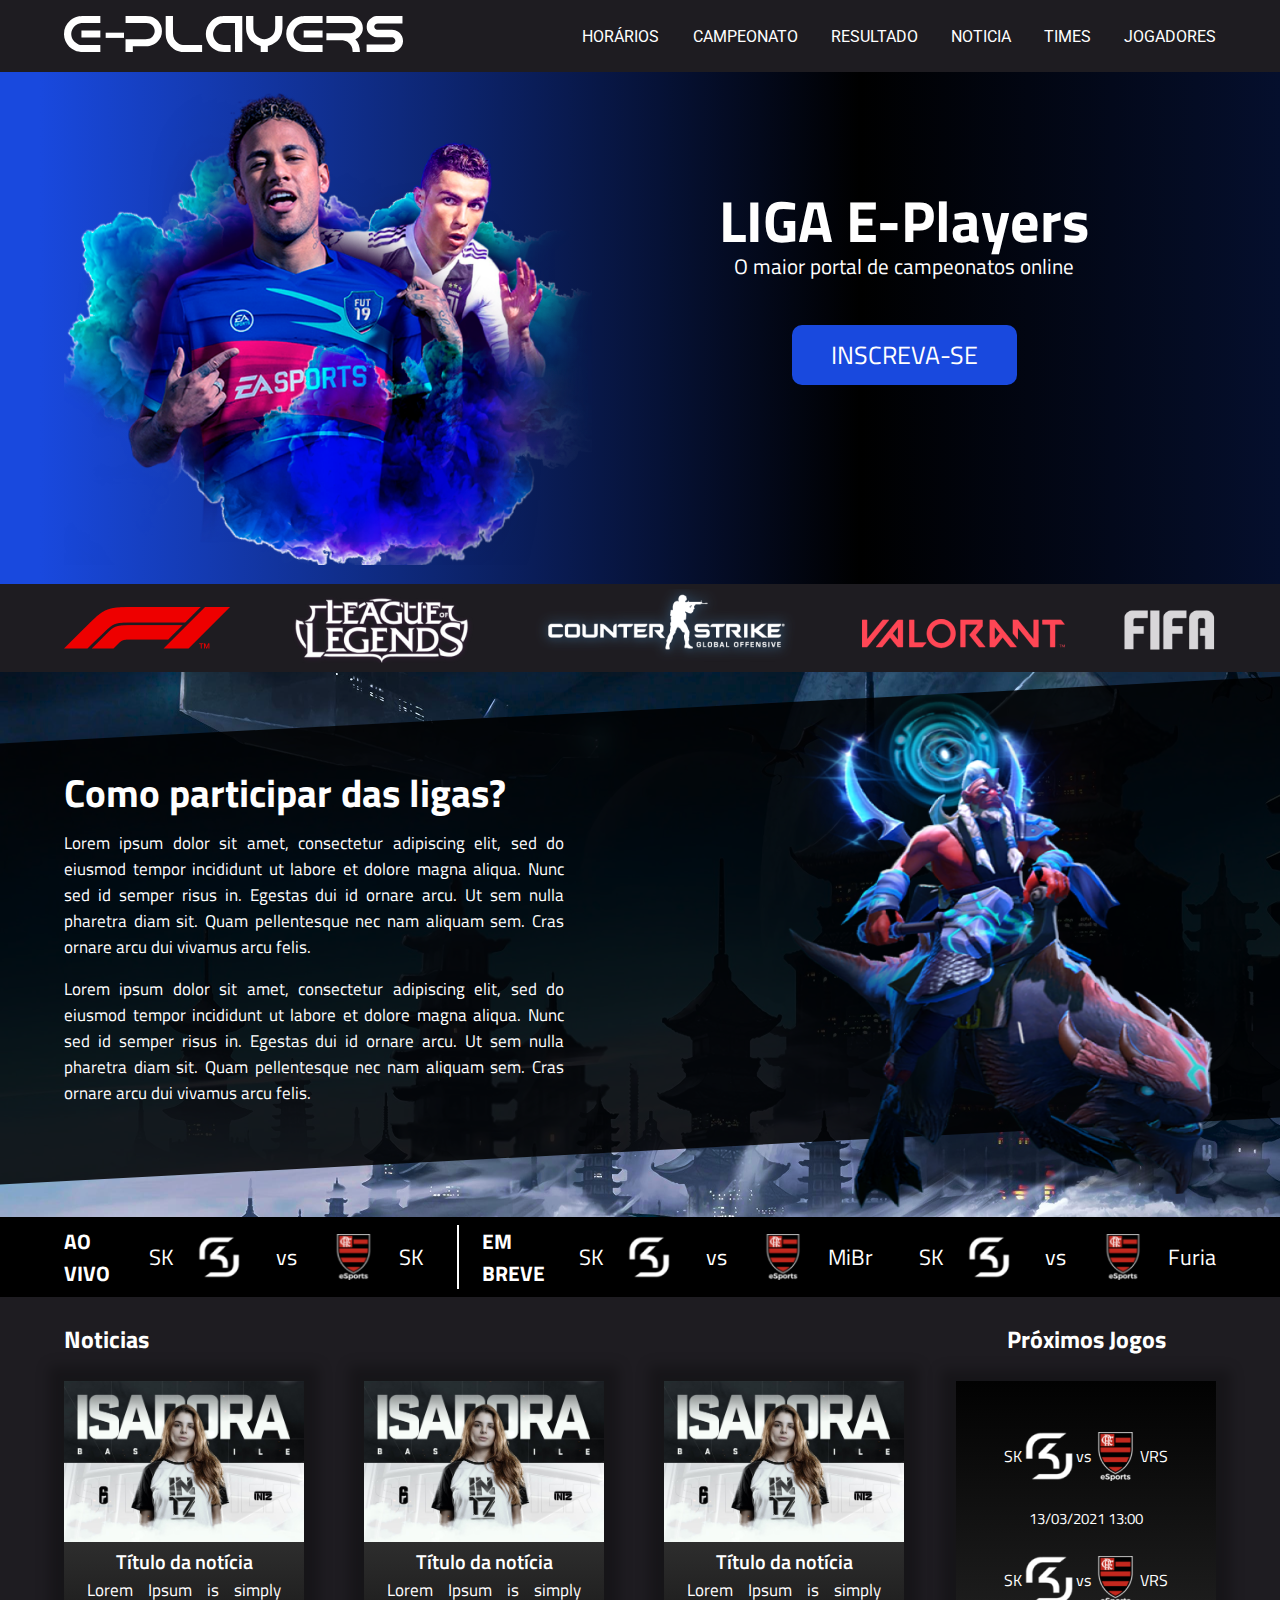
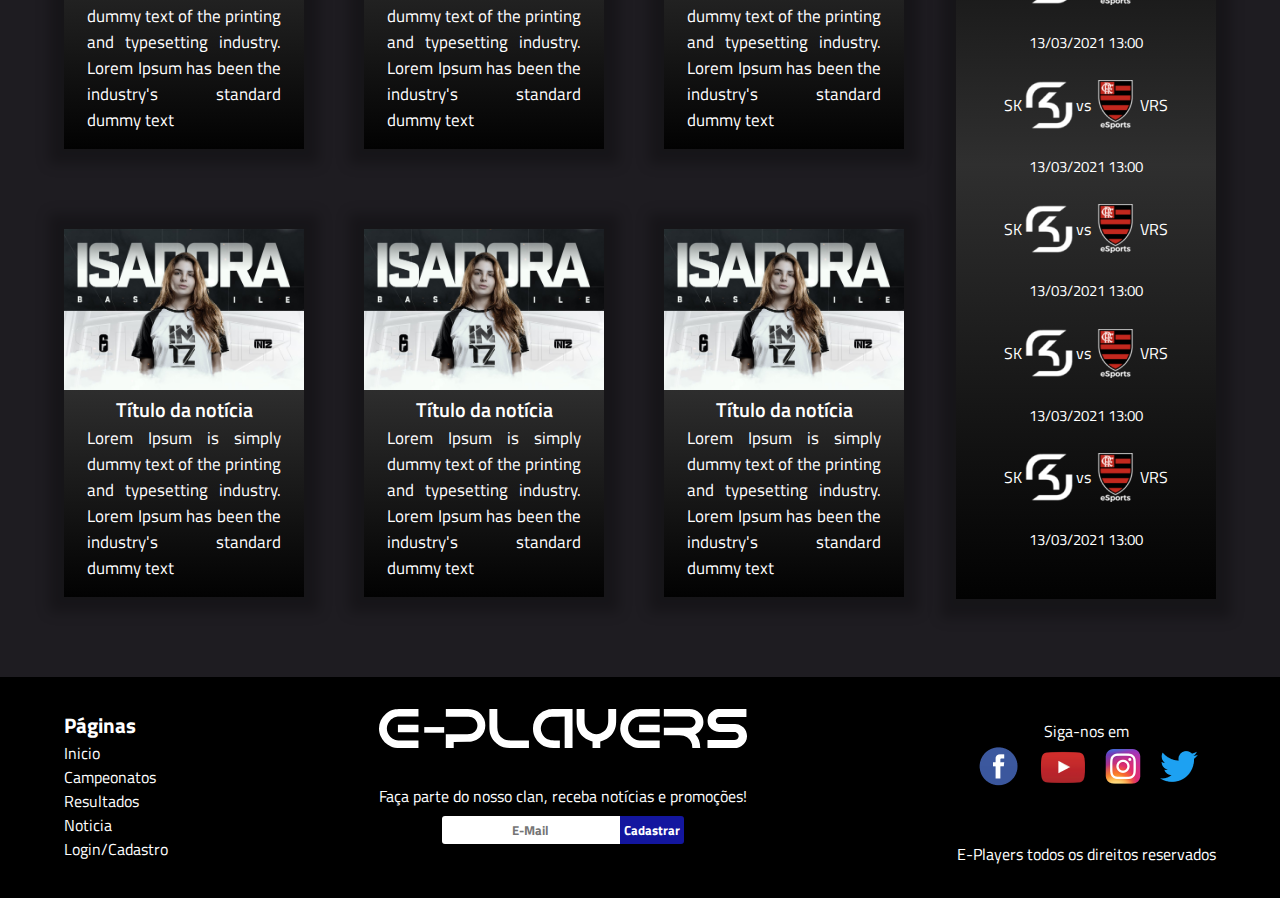
==== commit 285263a6: "Correção na estrutura HTML e CSS" ====
--- a/index.html
+++ b/index.html
@@ -1,5 +1,6 @@
 <!DOCTYPE html>
 <html lang="pt-br">
+
     <head>
         <meta charset="UTF-8">
         <meta http-equiv="X-UA-Compatible" content="IE=edge">
@@ -9,24 +10,24 @@
     </head>
 
     <body>
-        <header class="header_principal">
-            <div class="container">
-                
-                <a href="#"> <img class="logo" src="_assets/logo.svg" alt="Logo EPlayers"> </a>
-
-                <nav class="menu_header">
+        <header>
+            <div class="container_header">
+                <a href="#">  <img src="./_assets/logo.svg" alt="Logo E-Players">  </a>
+                <nav>
                     <ul>
-                        <li> <a href="#">inicio</a> </li>
-                        <li> <a href="#">horários</a> </li>
-                        <li> <a href="#">campeonato</a> </li>
-                        <li> <a href="#">resultado</a> </li>
-                        <li> <a href="#">noticia</a> </li>
+                        <li> <a class="link_nav" href="#sidebar_proximos_jogos">horários</a> </li>
+                        <li> <a class="link_nav" href="#banner2">campeonato</a> </li>
+                        <li> <a class="link_nav" href="#">resultado</a> </li>
+                        <li> <a class="link_nav" href="#noticias">noticia</a> </li>
+                        <li> <a class="link_times" href="./cadastro_times.html">times</a> </li>
+                        <li> <a class="link_jogadores" href="./cadastro_jogador.html">jogadores</a> </li>
                     </ul>
                 </nav>
-            </div>  
+            </div>
         </header>
 
         <main>
+
             <section class="banner_principal">
                 <div class="container_banner">
                     <img class="imagem_banner" src="_assets/imagem_banner.png" alt="Banner FIFA">
@@ -39,8 +40,8 @@
                 </div>
             </section>
 
-            <section class="jogos">
-                <div class="container logos">
+            <section id="jogos" class="jogos">
+                <div class="container_logos logos">
                     <img class="f1rs" src="_assets/formula-1-logo.png" alt="Logo Formula 01">
                     <img class="lol" src="_assets/logo-lol.png" alt="Logo LOL">
                     <img class="cs" src="_assets/Counter-Strike-Logo.png" alt="Logo Cs">
@@ -49,29 +50,23 @@
                 </div>
             </section>
 
-            <section class="banner2">
-        
+            <section id="banner2" class="banner2">
                 <div class="retangulo">
                     <div class="container_banner2">
                         <div class="textos_banner2">
-                            
                             <h1>Como participar das ligas?</h1>
                             <p>Lorem ipsum dolor sit amet, consectetur adipiscing elit, sed do eiusmod tempor incididunt ut labore et dolore magna aliqua. Nunc sed id semper risus in. Egestas dui id ornare arcu. Ut sem nulla pharetra diam sit. Quam pellentesque nec nam aliquam sem. Cras ornare arcu dui vivamus arcu felis. </p>
-                            <p>Lorem ipsum dolor sit amet, consectetur adipiscing elit, sed do eiusmod tempor incididunt ut labore et dolore magna aliqua. Nunc sed id semper risus in. Egestas dui id ornare arcu. Ut sem nulla pharetra diam sit. Quam pellentesque nec nam aliquam sem. Cras ornare arcu dui vivamus arcu felis.</p>
-                             
+                            <p>Lorem ipsum dolor sit amet, consectetur adipiscing elit, sed do eiusmod tempor incididunt ut labore et dolore magna aliqua. Nunc sed id semper risus in. Egestas dui id ornare arcu. Ut sem nulla pharetra diam sit. Quam pellentesque nec nam aliquam sem. Cras ornare arcu dui vivamus arcu felis.</p> 
                         </div>
                         
-                        <div class="imagem_banner2">
-                            
+                        <div class="imagem_banner2">  
                             <img class="personagem" src="_assets/img_banner2.png" alt="Personagem"> 
-                        
-                        </div>
-                    </div>
-                </div>
-   
-            </section>
-
-            <section class="proximos_jogos">
+                        </div>
+                    </div>
+                </div>
+            </section>
+
+            <section id="proximos_jogos" class="proximos_jogos">
                 <div class="container_proximos_jogos">
                     <h2 class="aovivo">ao vivo</h2>
                     <p class="sk">SK</p>
@@ -95,56 +90,59 @@
                 </div>
             </section>
 
-            <section class="noticias">
-                <h2>Notícias</h2>
-                <div class="container_sidebar_noticia">
-                    <div class="container_noticia">
-                        <div class="fundo_noticia">
-                            <a href="#">
-                                <img src="_assets/player.jpg" alt="Foto da modelo">
-                                <h3>Título da notícia</h3>
-                                <p>Lorem Ipsum is simply dummy text of the printing and typesetting industry. Lorem Ipsum has been the industry's standard dummy text </p>
-                            </a>
-                        </div>
-                        <div class="fundo_noticia">
-                            <a href="#">
-                                <img src="_assets/player.jpg" alt="Foto da modelo">
-                                <h3>Título da notícia</h3>
-                                <p>Lorem Ipsum is simply dummy text of the printing and typesetting industry. Lorem Ipsum has been the industry's standard dummy text </p>
-                            </a>
-                        </div>
-                        <div class="fundo_noticia">
-                            <a href="#">
-                                <img src="_assets/player.jpg" alt="Foto da modelo">
-                                <h3>Título da notícia</h3>
-                                <p>Lorem Ipsum is simply dummy text of the printing and typesetting industry. Lorem Ipsum has been the industry's standard dummy text </p>
-                            </a>
-                        </div>
-                        <div class="fundo_noticia">
-                            <a href="#">
-                                <img src="_assets/player.jpg" alt="Foto da modelo">
-                                <h3>Título da notícia</h3>
-                                <p>Lorem Ipsum is simply dummy text of the printing and typesetting industry. Lorem Ipsum has been the industry's standard dummy text </p>
-                            </a>
-                            </div>
-                        <div class="fundo_noticia">
-                            <a href="#">
-                                <img src="_assets/player.jpg" alt="Foto da modelo">
-                                <h3>Título da notícia</h3>
-                                <p>Lorem Ipsum is simply dummy text of the printing and typesetting industry. Lorem Ipsum has been the industry's standard dummy text </p> 
-                            </a>
-                            </div>
-                        <div class="fundo_noticia">
-                            <a href="#">
-                                <img src="_assets/player.jpg" alt="Foto da modelo">
-                                <h3>Título da notícia</h3>
-                                <p>Lorem Ipsum is simply dummy text of the printing and typesetting industry. Lorem Ipsum has been the industry's standard dummy text </p>
-                            </a>
-                        </div>
-                    </div>
-                
-
-                    <aside class="sidebar_proximos_jogos">
+            <section id="noticias" class="noticias">
+                <div class="container_noticias_e_jogos">
+                    <div class="noticia">
+                        <div class="titulo_noticia">
+                            <h2>Noticias</h2>
+                        </div>
+                        <div class="container_cards">
+                            <div class="noticia_card">
+                                <a href="#">
+                                    <img src="_assets/player.jpg" alt="Foto da modelo">
+                                    <h3>Título da notícia</h3>
+                                    <p>Lorem Ipsum is simply dummy text of the printing and typesetting industry. Lorem Ipsum has been the industry's standard dummy text </p>
+                                </a>
+                            </div>
+                            <div class="noticia_card">
+                                <a href="#">
+                                    <img src="_assets/player.jpg" alt="Foto da modelo">
+                                    <h3>Título da notícia</h3>
+                                    <p>Lorem Ipsum is simply dummy text of the printing and typesetting industry. Lorem Ipsum has been the industry's standard dummy text </p>
+                                </a>
+                            </div>
+                            <div class="noticia_card">
+                                <a href="#">
+                                    <img src="_assets/player.jpg" alt="Foto da modelo">
+                                    <h3>Título da notícia</h3>
+                                    <p>Lorem Ipsum is simply dummy text of the printing and typesetting industry. Lorem Ipsum has been the industry's standard dummy text </p>
+                                </a>
+                            </div>
+                            <div class="noticia_card">
+                                <a href="#">
+                                    <img src="_assets/player.jpg" alt="Foto da modelo">
+                                    <h3>Título da notícia</h3>
+                                    <p>Lorem Ipsum is simply dummy text of the printing and typesetting industry. Lorem Ipsum has been the industry's standard dummy text </p>
+                                </a>
+                                </div>
+                            <div class="noticia_card">
+                                <a href="#">
+                                    <img src="_assets/player.jpg" alt="Foto da modelo">
+                                    <h3>Título da notícia</h3>
+                                    <p>Lorem Ipsum is simply dummy text of the printing and typesetting industry. Lorem Ipsum has been the industry's standard dummy text </p> 
+                                </a>
+                                </div>
+                            <div class="noticia_card">
+                                <a href="#">
+                                    <img src="_assets/player.jpg" alt="Foto da modelo">
+                                    <h3>Título da notícia</h3>
+                                    <p>Lorem Ipsum is simply dummy text of the printing and typesetting industry. Lorem Ipsum has been the industry's standard dummy text </p>
+                                </a>
+                            </div>
+                        </div>
+                    </div>
+
+                    <aside id="sidebar_proximos_jogos" class="sidebar_proximos_jogos">
                         <div class="container_proximos">
                             <h2>Próximos Jogos</h2>
                             <div class="sidebar_fundo">
@@ -210,16 +208,14 @@
 
                     </aside>
                 </div>
-
-            </section>
-
-            
+            </section>
+
         </main>
 
         <footer>
             <div class="flex_footer">
                 <div class="style_list">
-                    <h2>Páginas</h2>
+                    <h3>Páginas</h3>
                     <ul>
                         <li> <a href="#">Inicio</a> </li>
                         <li> <a href="#">Campeonatos</a> </li>
@@ -251,4 +247,5 @@
             </div>
         </footer>
     </body>
+
 </html>--- a/_css/style.css
+++ b/_css/style.css
@@ -1,5 +1,6 @@
 @import url('https://fonts.googleapis.com/css2?family=Titillium+Web:wght@300;400;600;700&display=swap');
 @import url('https://fonts.googleapis.com/css2?family=Roboto:wght@300;400;500;700;900&display=swap');
+
 *{
     margin: 0;
     padding: 0;
@@ -9,66 +10,69 @@
 
 }
 
-
-
 /* HEADER */
 
-.header_principal{
-    background-color: #1E1C21;
-}
-
-.container{
-    width: 80%;
-    margin: 0 auto;
-    display: flex;
-    align-items: center;
-    height: 87px;
-}
-
-.logo{
-    width: 339px;
-    padding: 20px 0;
-}
-
-.logo:hover {
-    width: 345px;
-}
-
-.menu_header{
-    display: flex;
-    justify-content: flex-end;
-    width: 80%;
-    height: 100%;
-}
-
-.menu_header ul{
-    display: flex;
-    justify-content: space-between;
-    width: 73%;
-}
-
-.menu_header ul li{
-    display: flex;
-    align-items: center;
-}
-
-.menu_header ul li a{
-    text-transform: uppercase;
-    font-family: 'Roboto', sans-serif;
-    color: #fff;
-    font-size: 18px;
-    height: 100%;
-    display: flex;
-    align-items: center;;
-    padding: 0 8px;
-}
-
-.menu_header ul li a:hover{
-    background-color: #D2D2D2;
-    color: #1E1C21;
-    font-weight: 700;
-}
-
+    header{
+        background-color: #1E1C21;
+        height: 4.5em;
+        display: flex;
+        align-items: center;
+    }
+    
+    header .container_header{
+        width: 90%;
+        margin: 0 auto;
+        display: flex;
+        justify-content: space-between;
+    }
+    
+    header nav{
+        display: flex;
+        align-items: center;
+        width: 55%;
+    }
+
+    header nav ul{
+        display: flex;
+        width: 100%;
+        justify-content: space-between;
+    }
+
+    header .link_nav{
+        text-transform: uppercase;
+        font-family: 'Roboto', sans-serif;
+        color: #fff;
+    }
+
+    header .link_nav:hover {
+        color: #007fff;
+        border-bottom: #007fff solid 2px;
+        padding-bottom: 2px;
+    }
+
+    header .link_times{
+        text-transform: uppercase;
+        font-family: 'Roboto', sans-serif;
+        color: #fff;
+    }
+
+    header .link_times:hover {
+        color: #9D3A3A;
+        border-bottom: #9D3A3A solid 2px;
+        padding-bottom: 2px;
+    }
+
+    header .link_jogadores{
+        text-transform: uppercase;
+        font-family: 'Roboto', sans-serif;
+        color: #fff;
+    }
+
+    header .link_jogadores:hover {
+        color: #262fff;
+        border-bottom: #262fff solid 2px;
+        padding-bottom: 2px;
+    }
 /* FIM DO HEADER */
 
 
@@ -80,44 +84,43 @@
     height: 32em;
 }
 
-.container_banner{
+.banner_principal .container_banner{
     width: 90%;
     margin: 0 auto;   
     display: flex;
 }
 
-.imagem_banner{
-    width: 33em;
+.banner_principal .imagem_banner{
+    max-width: 33em;
     padding: 21px 0;
 }
 
-.textos_banner_principal{
+.banner_principal .textos_banner_principal{
     display: flex;
     flex-direction: column;
     width: 100%;
     align-items: center;
     height: auto;
     margin-top: 9%;
-    
-}
-
-.textos_banner_principal h1{
+    min-width: 396px;
+}
+
+.banner_principal .textos_banner_principal h1{
     font-family: 'Titillium Web', sans-serif;
     font-weight: 700;
     color: #fff;
     font-size: 58px;
-    /* width: 80%; */
     height: 74px;
 }
 
-.textos_banner_principal span{
+.banner_principal .textos_banner_principal span{
     font-size: 21px;
     font-family: 'Titillium Web', sans-serif;
     color: #fff;
 
 }
 
-.textos_banner_principal a{ 
+.banner_principal .textos_banner_principal a{ 
     font-family: 'Titillium Web', sans-serif;
     color: #fff;
     background-color: #1949DE;
@@ -126,10 +129,10 @@
     width: auto;
     padding: 11px 39px;
     border-radius: 10px;
-    margin-top: 60px;
-}
-
-.textos_banner_principal a:hover{
+    margin-top: 7%;
+}
+
+.banner_principal .textos_banner_principal a:hover{
     background-color: #505B7D;
     font-weight: bold;
 }
@@ -144,31 +147,26 @@
     background-color: #1E1C21;
 }
 
-.logos{
-    padding: 18px 0;
+.jogos .container_logos{
+    width: 90%;
+    margin: 0 auto;
+}
+
+.jogos .logos{
+    padding: 5px 0;
     display: flex;
     justify-content: space-between;
     align-items: center;
 }
 
-.f1rs{
-    height: 45px;
-}
-
-.lol{
-    height: 69px;
-}
-
-.vava{
-    height: 37px;
-    margin-top: 14px;
-}
-
-.fifa{
-    height: 38px;
-    margin-left: 17px;
-    margin-top: 12px;
-}
+.jogos .vava{
+    margin-top: 1%;
+}
+
+.jogos .fifa{
+    max-height: 42px;
+    margin-top: 0.3%;
+} 
 
 /* FIM DA SESSÃO COM JOGOS */
 
@@ -183,7 +181,7 @@
     height: 545px;
 }
 
-.retangulo{
+.banner2 .retangulo{
     display: flex;
     transform: skewY(-3deg);
     background: rgba(0, 0, 0, 0.86);
@@ -192,28 +190,28 @@
     margin-top: 3%;
 }
 
-.container_banner2{
-    display: flex;
-    width: 80%;
+.banner2 .container_banner2{
+    display: flex;
+    width: 90%;
     height: 100%;
     margin: 0 auto;
 }
 
-.textos_banner2{
+.banner2 .textos_banner2{
     display: flex;
     flex-direction: column;
     transform: skewY(3deg);
     margin-top: 2.25em;
 }
 
-.textos_banner2 h1{
+.banner2 .textos_banner2 h1{
     color: #fff;
     font-family: 'Titillium Web', sans-serif;
     font-weight: bold;
     font-size: 39px;
 }
 
-.textos_banner2 p{
+.banner2 .textos_banner2 p{
     color: #fff;
     font-family: 'Titillium Web', sans-serif;
     font-size: 17px;
@@ -222,85 +220,89 @@
     margin: 8px 0;
 }
 
-.alinhando{
+.banner2 .alinhando{
     width: 80%;
     margin: 0 auto;
 }
 
-.imagem_banner2{
+.banner2 .imagem_banner2{
     display: flex;
     justify-content: flex-end;
     width: 80%;
 }
 
-.personagem{
-    width: 75%;
+.banner2 .personagem{
+    width: 68%;
     height: 116%;
-    margin-top: -17px;
 }
 
 /* FIM DO SEGUNDO BANNER */
+
+
+
+/* SESSÃO AOVIVO */
 
 .proximos_jogos{
     background-color: #000000;
     width: 100%;
-    height: 6em;
+    height: 5em;
 }
 
 .container_proximos_jogos{
-    width: 80%;
+    width: 90%;
     margin: 0 auto;
     padding: 10px 0;
     height: 100%;
     display: flex;
     align-items: center;
+    justify-content: space-between;
 }
 
 .aovivo{
     color: #fff;
     font-family: 'Titillium Web', sans-serif;
     text-transform: uppercase;
-    font-size: 26px;
+    font-size: 21px;
     width: 3em;
 }
 
 .container_proximos_jogos p{
     color: #fff;
     font-family: 'Titillium Web', sans-serif;
-    font-size: 25px;
+    font-size: 22px;
 }
 
 
 .logo_times_jogos{
-    width: 51px;
-    height: 51px;
+    width: 4%;
 }
 
 .sk{
-    margin: 0 8px;
-    font-family: 'Titillium Web', sans-serif;
-    width: 46px;
+    margin: 0 1%px;
+    font-family: 'Titillium Web', sans-serif;
 }
 
 .vs{
-    margin: 0px 8px;
+    margin: 0px 1%;
 }
 
 .embreve{
     font-family: 'Titillium Web', sans-serif;
     text-transform: uppercase;
-    font-size: 26px;
+    font-size: 21px;
     color:#fff;
     border-left: #fff solid 2px;
     width: 3.1em;
-    margin-left: 1.2em;
-    margin-right: 2.3em;
-    padding-left: 1em;
+    margin-left: 1%;
+    margin-right: 3%;
+    padding-left: 2%;
 } 
 
 .margin_proximos_jogos{
-    margin-left: 2em;
-}
+    margin-left: 2%;
+}
+
+/* FIM DA SESSÃO AO VIVO */
 
 
 
@@ -308,48 +310,54 @@
 
 .noticias{
     background-color: #1E1C21;
-    
-}
-
-.noticias h2{
-    color: #fff;
-    padding-top: 1em;
-    width: 80%;
-    margin: 0 auto;
-    font-family: 'Titillium Web', sans-serif;
-}
-
-.container_sidebar_noticia{
-    display: flex;
-    width: 80%;
-    margin: 0 auto;
-    justify-content: space-between;
-    height: 56em;
-}
-
-.container_noticia{
-    width: 80%;
+    height: auto;
+}
+
+.container_noticias_e_jogos{
+    width: 90%;
+    margin: 0 auto;
+    display: flex;
+    justify-content: space-between;
+}
+
+.noticia{
+    display: flex;
+    flex-direction: column;
+}
+
+.titulo_noticia h2{
+    margin: 1em 0;
+    color: #fff;
+    font-family: 'Titillium Web', sans-serif;
+}
+
+.container_cards{
     display: flex;
     flex-wrap: wrap;
     justify-content: space-between;
-    margin-top: 1.8em;
-    }
-
-
-.fundo_noticia{
-    display: flex;
-    flex-direction: column;
-    width: 14em;
-    height: 24em;
+}
+
+.noticia_card{
+    display: flex;
+    flex-direction: column;
+    max-width: 15em;
+    height: 23em;
     background: linear-gradient(180deg, #2F2F2F 41.67%, #020202 100%);
     box-shadow: 0px 0px 12px 15px rgba(0, 0, 0, 0.25);
-}
-
-.fundo_noticia img{
-    width: 100%;
-}
-
-.fundo_noticia a h3{
+    margin-bottom: 5em;
+}
+
+.noticia_card:hover {
+    text-decoration: underline;
+    /* color: #fff; */
+    text-decoration-color: #fff;
+}
+
+.noticia_card img{
+    width: 100%;
+}
+
+.noticia_card a h3{
     font-family: 'Titillium Web', sans-serif;
     font-weight: 600;
     font-size: 20px;
@@ -357,41 +365,32 @@
     text-align: center;
 }
 
-.sublinhado:hover {
-    text-decoration: underline;
-    color: #fff;
-}
-
-.fundo_noticia a p{
-    font-family: 'Titillium Web', sans-serif;
-    font-size: 20px;
+.noticia_card a p{
+    font-family: 'Titillium Web', sans-serif;
+    font-size: 17px;
     color: #fff;
     padding: 0 11px;
-    
-}
-
-.fundo_noticia *:hover {
-    text-decoration: underline;
-    color: #fff;
-    text-decoration-color: #fff;
-}
+    width: 90%;
+    margin: 0 auto;
+    text-align: justify;
+}
+
 
 .sidebar_proximos_jogos{
     background-color: #1E1C21;
     width: 29%;
-    margin-left: 2em;
+    margin-left: 4.5%;
 }
 
 .container_proximos{
-    
-    
+    min-width: 259px;
 }
 
 .container_proximos h2{
-    margin-bottom: 1em;
-    margin-top: -2.33em;
-    color: #fff;
-    font-family: 'Titillium Web', sans-serif;
+    margin: 1em 0;
+    color: #fff;
+    font-family: 'Titillium Web', sans-serif;
+    text-align: center;
 }
 
 .sidebar_fundo{
@@ -406,12 +405,14 @@
     display: flex;
     flex-direction: column;
     padding: 3em;
-    height: 51.12em;
+    align-items: center;
 }
 
 .jogos_sidebar{
     display: flex;
     align-items: center;
+    width: 100%;
+    justify-content: space-between;
 }
 
 .jogos_sidebar p{
@@ -437,7 +438,7 @@
 }
 
 .flex_footer{
-    width: 80%;
+    width: 90%;
     margin: 0 auto;
     display: flex;
     justify-content: space-between;
@@ -449,15 +450,13 @@
     
 }
 
-.style_list h2{
+.style_list h3{
     color: #fff; 
     font-family: 'Titillium Web', sans-serif;
     font-weight: bold;   
-}
-
-/* .style_list ul{
-    list-style: disc !important;
-} */
+    font-size: 21px;
+}
+
 
 .style_list ul li a{
     color: #fff; 
@@ -474,11 +473,11 @@
 }
 
 .logo_footer{
-    width: 29em;
+    width: 100%;
 }
 
 .logo_footer:hover {
-    width: 30em;
+    width: 102%;
 }
 
 .mid_footer p{
@@ -501,6 +500,7 @@
     padding: 0 14px;
     text-align: center;
     border: 0;
+    border-radius: 3px 0 0 3px;
 }
 
 .input_submit{
@@ -511,6 +511,7 @@
     background-color: #13169f;
     color: #fff;
     cursor: pointer;
+    border-radius: 0 3px 3px 0;
 }
 
 .redes_sociais_creditos_footer{
@@ -536,7 +537,3 @@
     align-items: center;
     justify-content: space-evenly;
 }
-
-.logos_redes img:hover {
-    width: 50px;
-}